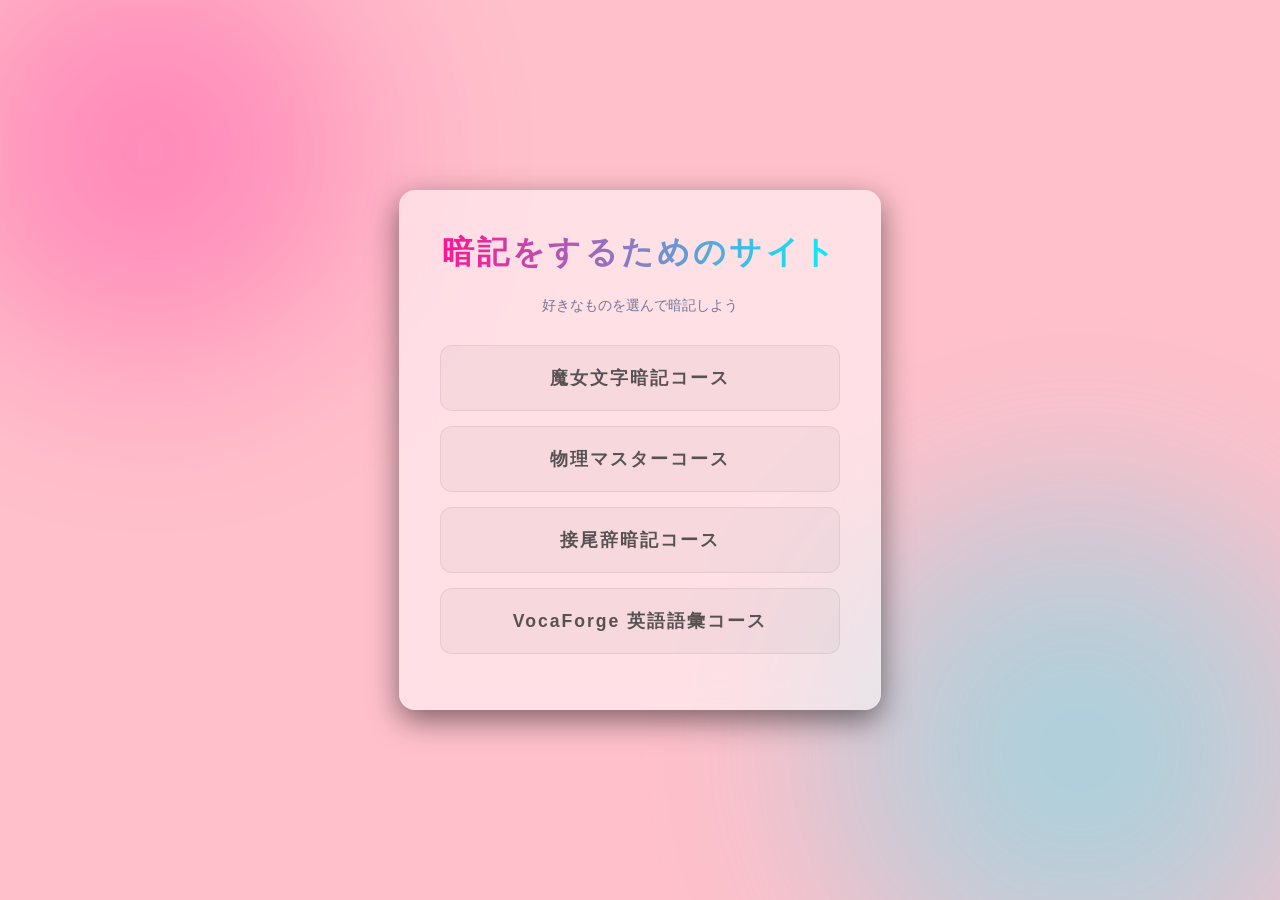
==== index.html @ 4cdece12 "Fix: VocaForge link to point to Cloudflare Pages deployment" ====
<!DOCTYPE html>
<html lang="ja">
<head>
  <link rel="icon" href="Images/fabicon.png" type="image/png">
  <meta charset="UTF-8">
  <meta name="viewport" content="width=device-width, initial-scale=1.0">
  <title>✯ANKISHIYOUZE✯</title>
  <style>
    /* アプリの世界観に合わせた背景とデザイン */
    body {
      background-color: #FFC0CB;
      color: #fff;
      font-family: 'Segoe UI', Helvetica, Arial, sans-serif;
      margin: 0;
      display: flex;
      justify-content: center;
      align-items: center;
      min-height: 100vh;
      overflow: hidden;
    }
    
    /* 背景のぼんやりした光 */
    .nebula {
      position: fixed;
      top: 0;
      left: 0;
      width: 100%;
      height: 100%;
      z-index: -1;
    }
    .glow-circle {
      position: absolute;
      border-radius: 50%;
      filter: blur(80px);
      opacity: 0.4;
    }
    .glow-1 {
      background: radial-gradient(circle, #FF1493, transparent);
      width: 500px; height: 500px; top: -100px; left: -100px;
    }
    .glow-2 {
      background: radial-gradient(circle, #00f2ff, transparent);
      width: 600px; height: 600px; bottom: -150px; right: -100px;
    }

    .glass-panel {
      background: rgba(255, 255, 255, 0.5);
      backdrop-filter: blur(15px);
      -webkit-backdrop-filter: blur(15px);
      border: 1px solid rgba(255, 255, 255, 0.1);
      border-radius: 16px;
      padding: 40px;
      text-align: center;
      width: 90%;
      max-width: 400px;
      box-shadow: 0 10px 30px rgba(0, 0, 0, 0.5);
    }

    h1 {
      margin-top: 0;
      font-size: 2rem;
      letter-spacing: 0.1em;
      background: linear-gradient(90deg, #ff1493, #00f2ff);
      -webkit-text-fill-color: transparent;
      -webkit-background-clip: text;
    }

    p {
      color: rgba(55, 73, 121, 0.7);
      font-size: 0.9rem;
      margin-bottom: 30px;
    }

    .btn {
      display: block;
      margin: 15px 0;
      padding: 20px;
      text-decoration: none;
      color: #575153;
      border-radius: 12px;
      font-weight: bold;
      font-size: 1.1rem;
      letter-spacing: 2px;
      transition: all 0.3s ease;
      background: rgba(87, 81, 83, 0.05);
      border: 1px solid rgba(87, 81, 83, 0.1);
    }

    .btn-majo:hover {
      border-color: #F6ADC6;
      background: rgba(246, 173, 198, 0.2);
      color: #F6ADC6;
      box-shadow: 0 0 15px rgba(246, 173, 198, 0.3);
    }

    .btn-butsuri:hover {
      border-color: #00f2ff;
      background: rgba(0, 242, 255, 0.2);
      color: #00f2ff;
      box-shadow: 0 0 15px rgba(0, 242, 255, 0.3);
    }

    .btn-setsubi:hover{
      border-color: #84C98B;
      background: rgba(132, 201, 139, 0.2);
      color: #84C98B;
      box-shadow: 0 0 15px rgba(132, 201, 139, 0.3);
    }

    .btn-voca:hover{
      border-color: #6366f1;
      background: rgba(99, 102, 241, 0.2);
      color: #6366f1;
      box-shadow: 0 0 15px rgba(99, 102, 241, 0.3);
    } 
  </style>
</head>
<body>
  <div class="nebula">
    <div class="glow-circle glow-1"></div>
    <div class="glow-circle glow-2"></div>
  </div>

  <div class="glass-panel">
    <h1>暗記をするためのサイト</h1>
    <p>好きなものを選んで暗記しよう</p>
    
    <a href="魔女文字暗記.html" class="btn btn-majo">魔女文字暗記コース</a>
    <a href="物理暗記.html" class="btn btn-butsuri">物理マスターコース</a>
    <a href="接尾辞暗記.html" class="btn btn-setsubi">接尾辞暗記コース</a>
    <a href="https://main.webapp-2tw.pages.dev" class="btn btn-voca">VocaForge 英語語彙コース</a>
  </div>
</body>
</html>
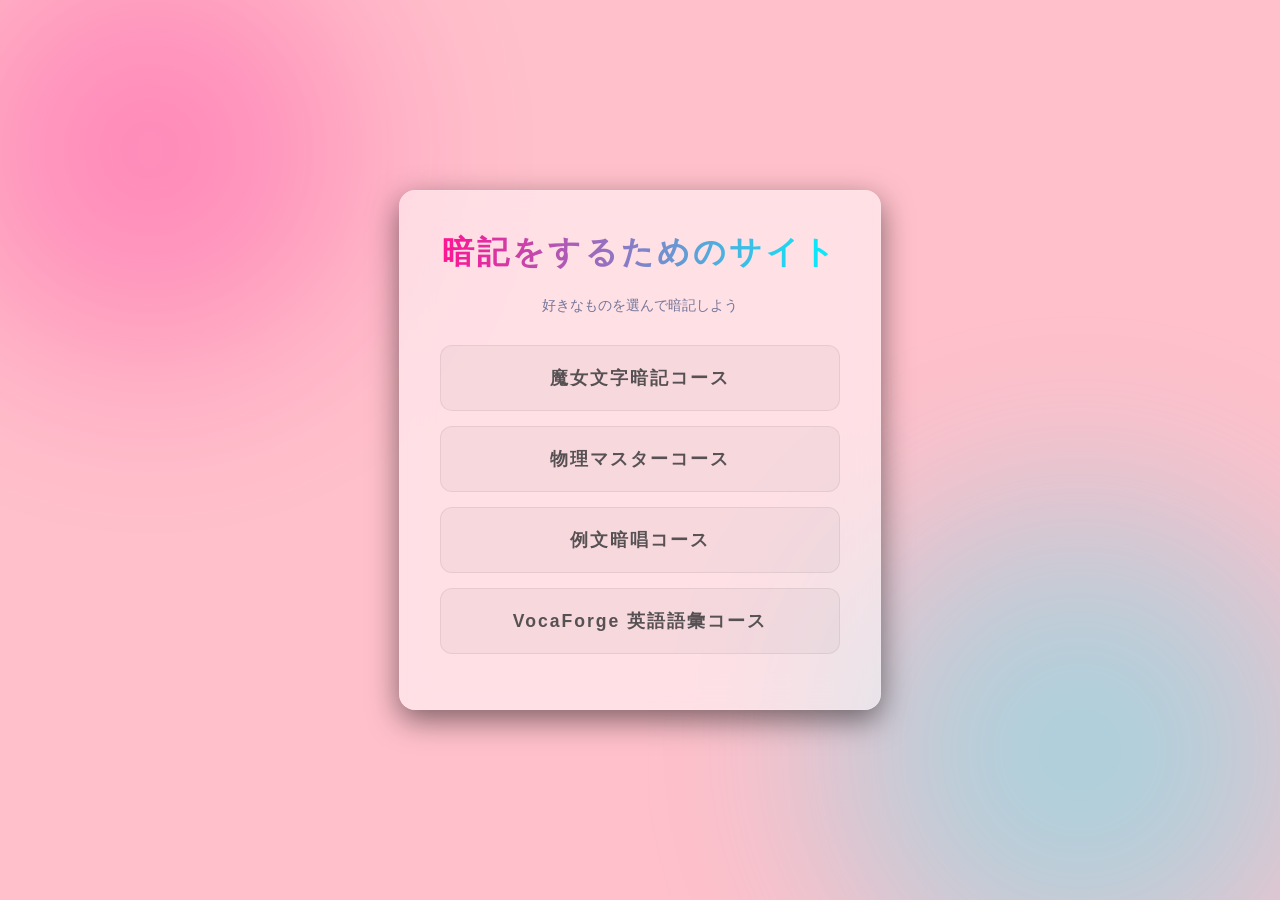
==== commit 1c05fc90: "Rename course link from '接尾辞暗記コース' to '例文暗唱コース'" ====
--- a/index.html
+++ b/index.html
@@ -127,8 +127,8 @@
     
     <a href="魔女文字暗記.html" class="btn btn-majo">魔女文字暗記コース</a>
     <a href="物理暗記.html" class="btn btn-butsuri">物理マスターコース</a>
-    <a href="接尾辞暗記.html" class="btn btn-setsubi">接尾辞暗記コース</a>
-    <a href="https://main.webapp-2tw.pages.dev" class="btn btn-voca">VocaForge 英語語彙コース</a>
+    <a href="英語例文暗唱.html" class="btn btn-setsubi">例文暗唱コース</a>
+    <a href="https://webapp-2tw.pages.dev" class="btn btn-voca">VocaForge 英語語彙コース</a>
   </div>
 </body>
 </html>
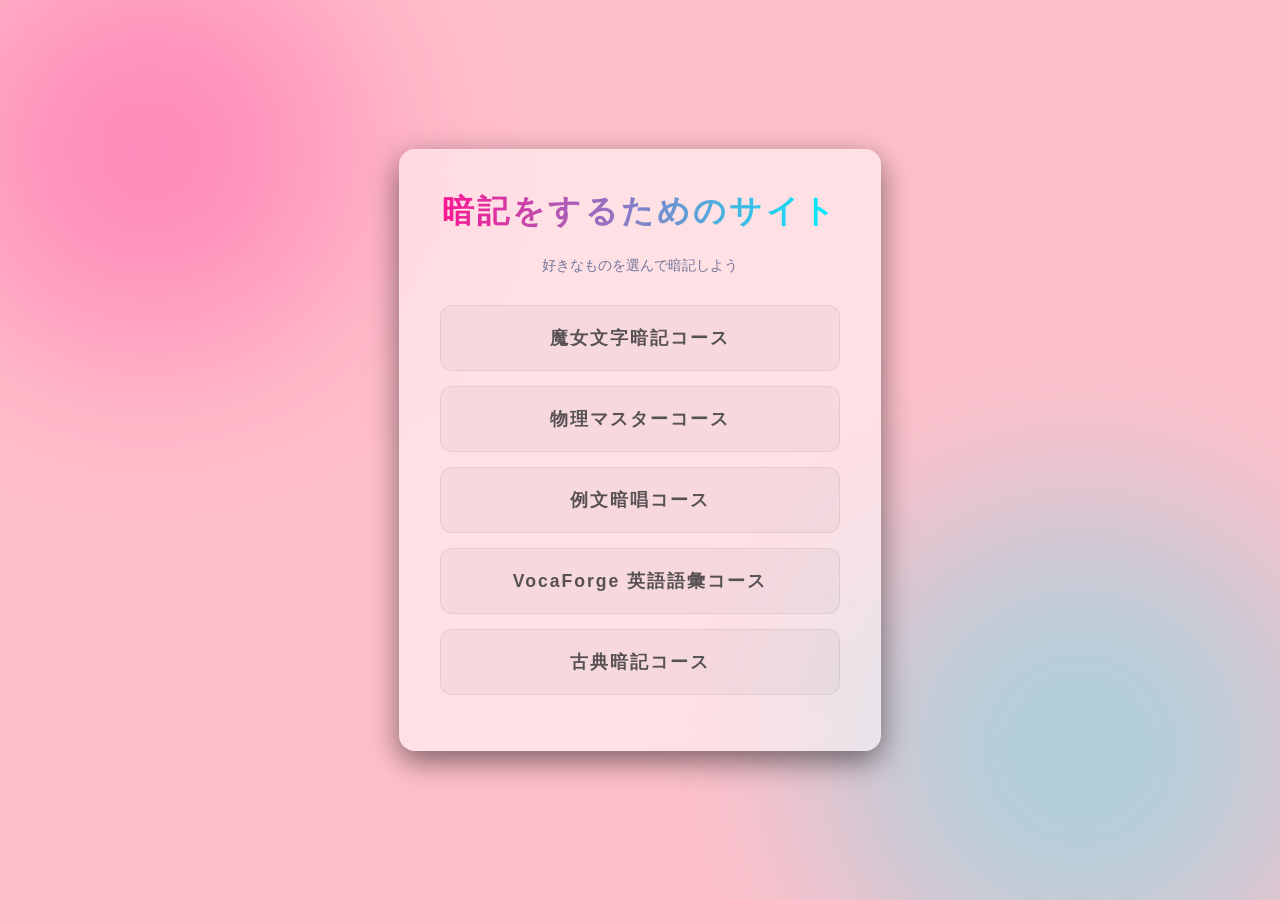
==== commit aef97814: "Update index.html" ====
--- a/index.html
+++ b/index.html
@@ -113,6 +113,13 @@
       color: #6366f1;
       box-shadow: 0 0 15px rgba(99, 102, 241, 0.3);
     } 
+    
+    .btn-itowokashi:hover{
+      border-color: #5E3D50;
+      background: rgba(94, 61, 80, 0.2);
+      color: #5E3D50;
+      box-shadow: 0 0 15px rgba(94, 61, 80, 0.3);
+    } 
   </style>
 </head>
 <body>
@@ -129,6 +136,7 @@
     <a href="物理暗記.html" class="btn btn-butsuri">物理マスターコース</a>
     <a href="英語例文暗唱.html" class="btn btn-setsubi">例文暗唱コース</a>
     <a href="https://webapp-2tw.pages.dev" class="btn btn-voca">VocaForge 英語語彙コース</a>
+    <a href="いとをかし.html" class="btn btn-voca">古典暗記コース</a>
   </div>
 </body>
 </html>
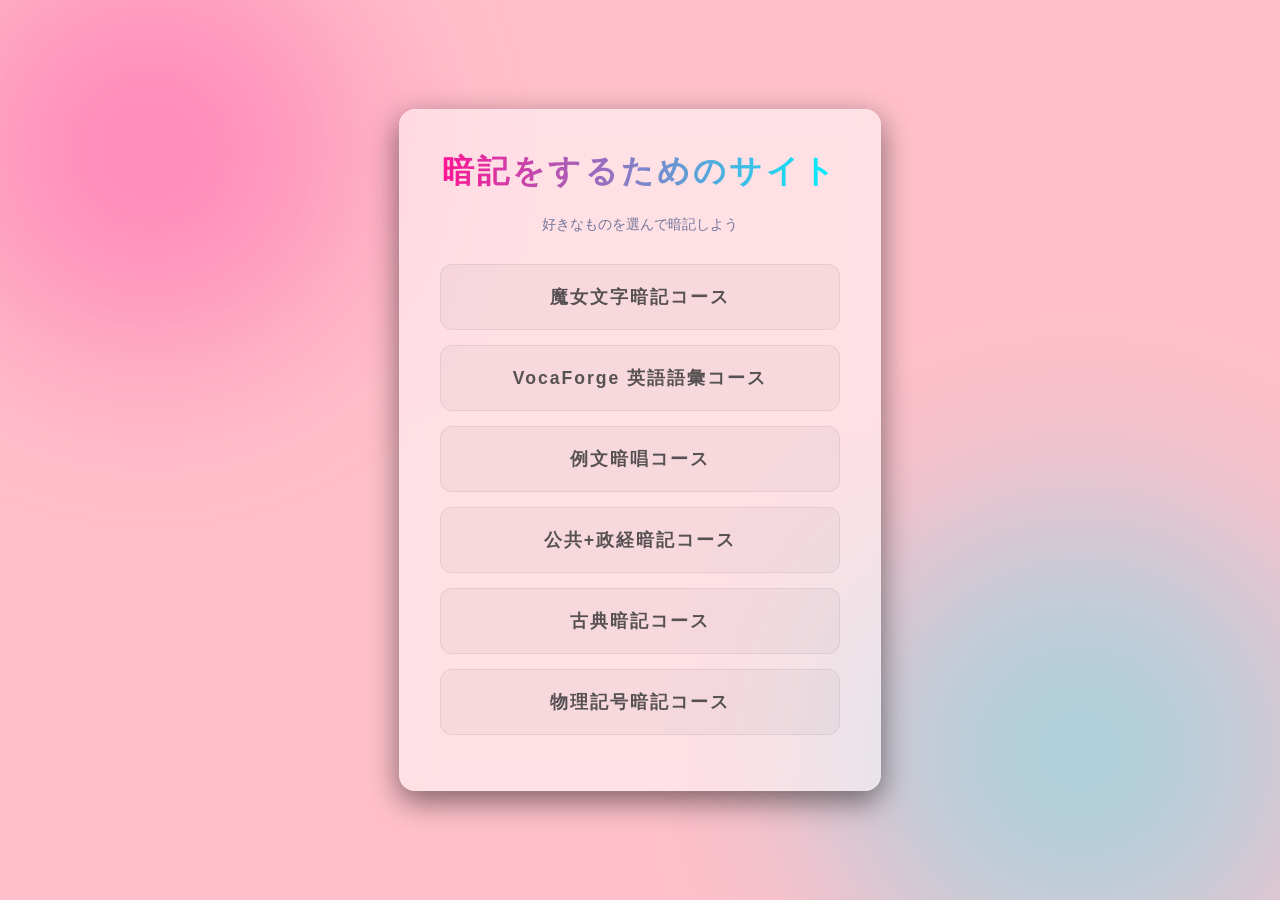
==== commit 2fbc9a41: "Update index.html" ====
--- a/index.html
+++ b/index.html
@@ -120,6 +120,14 @@
       color: #5E3D50;
       box-shadow: 0 0 15px rgba(94, 61, 80, 0.3);
     } 
+
+    .btn-koukyou:hover{
+      border-color: #0D1B2A;
+      background: rgba(13, 27, 42, 0.2);
+      color: #0D1B2A;
+      box-shadow: 0 0 15px rgba(13, 27, 42, 0.3);
+    }
+      
   </style>
 </head>
 <body>
@@ -133,10 +141,11 @@
     <p>好きなものを選んで暗記しよう</p>
     
     <a href="魔女文字暗記.html" class="btn btn-majo">魔女文字暗記コース</a>
-    <a href="物理暗記.html" class="btn btn-butsuri">物理マスターコース</a>
+    <a href="https://webapp-2tw.pages.dev" class="btn btn-voca">VocaForge 英語語彙コース</a>
     <a href="英語例文暗唱.html" class="btn btn-setsubi">例文暗唱コース</a>
-    <a href="https://webapp-2tw.pages.dev" class="btn btn-voca">VocaForge 英語語彙コース</a>
-    <a href="いとをかし.html" class="btn btn-voca">古典暗記コース</a>
+    <a href="公共暗記.html" class="btn btn-koukyou">公共+政経暗記コース</a>
+    <a href="いとをかし.html" class="btn btn-itowokashi">古典暗記コース</a>
+    <a href="物理暗記.html" class="btn btn-butsuri">物理記号暗記コース</a>
   </div>
 </body>
 </html>
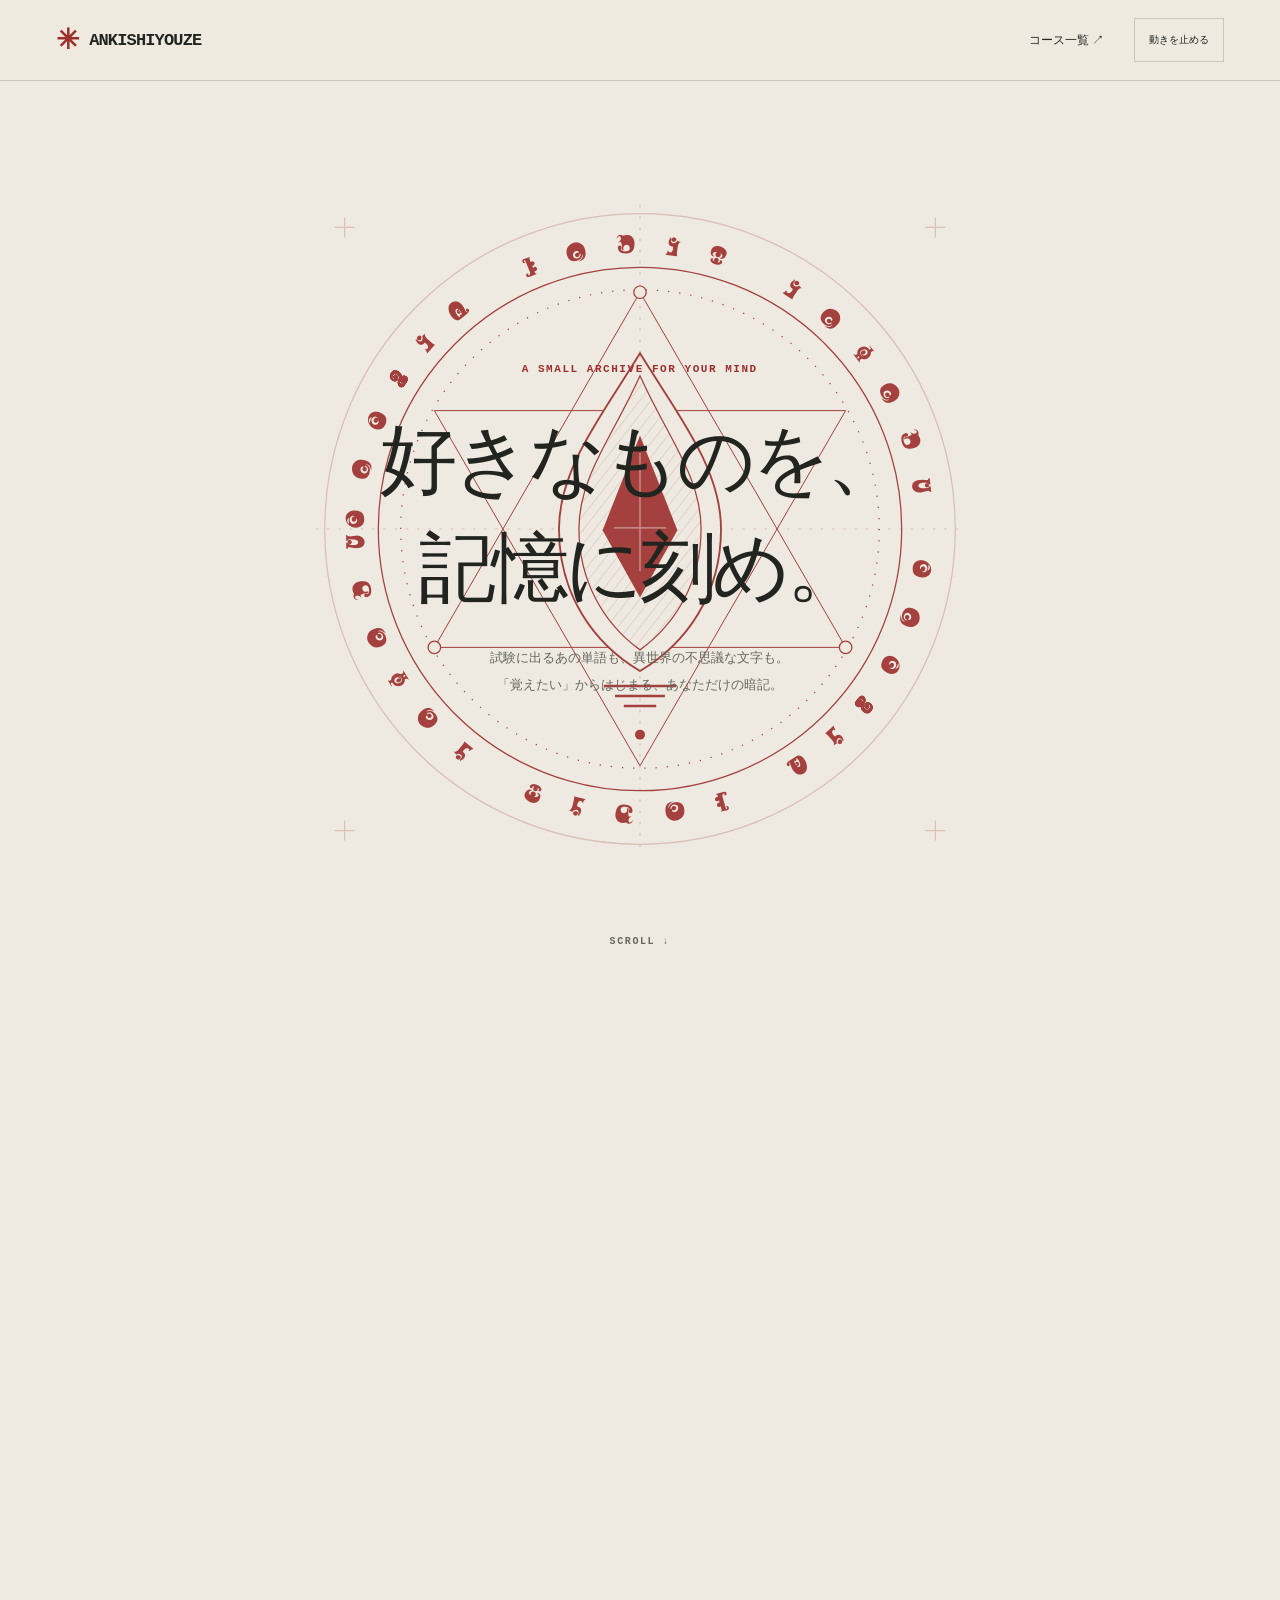
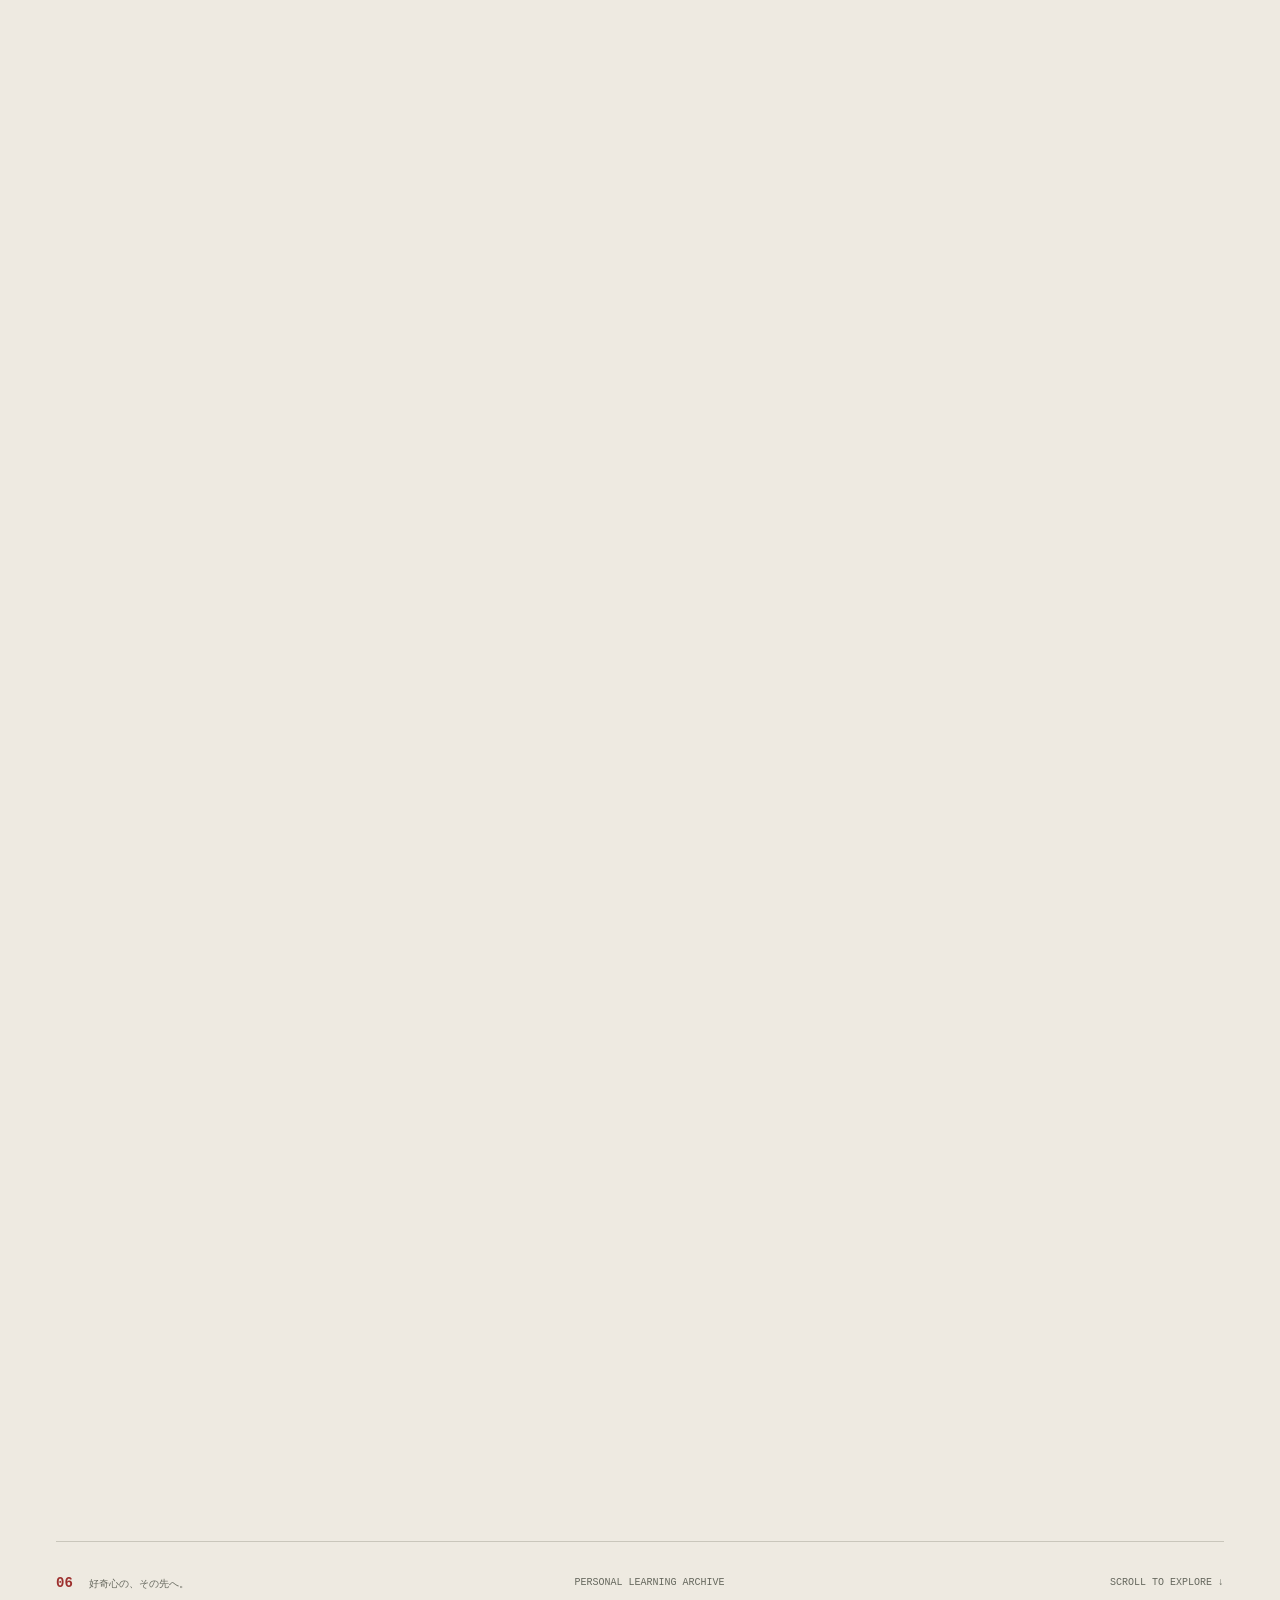
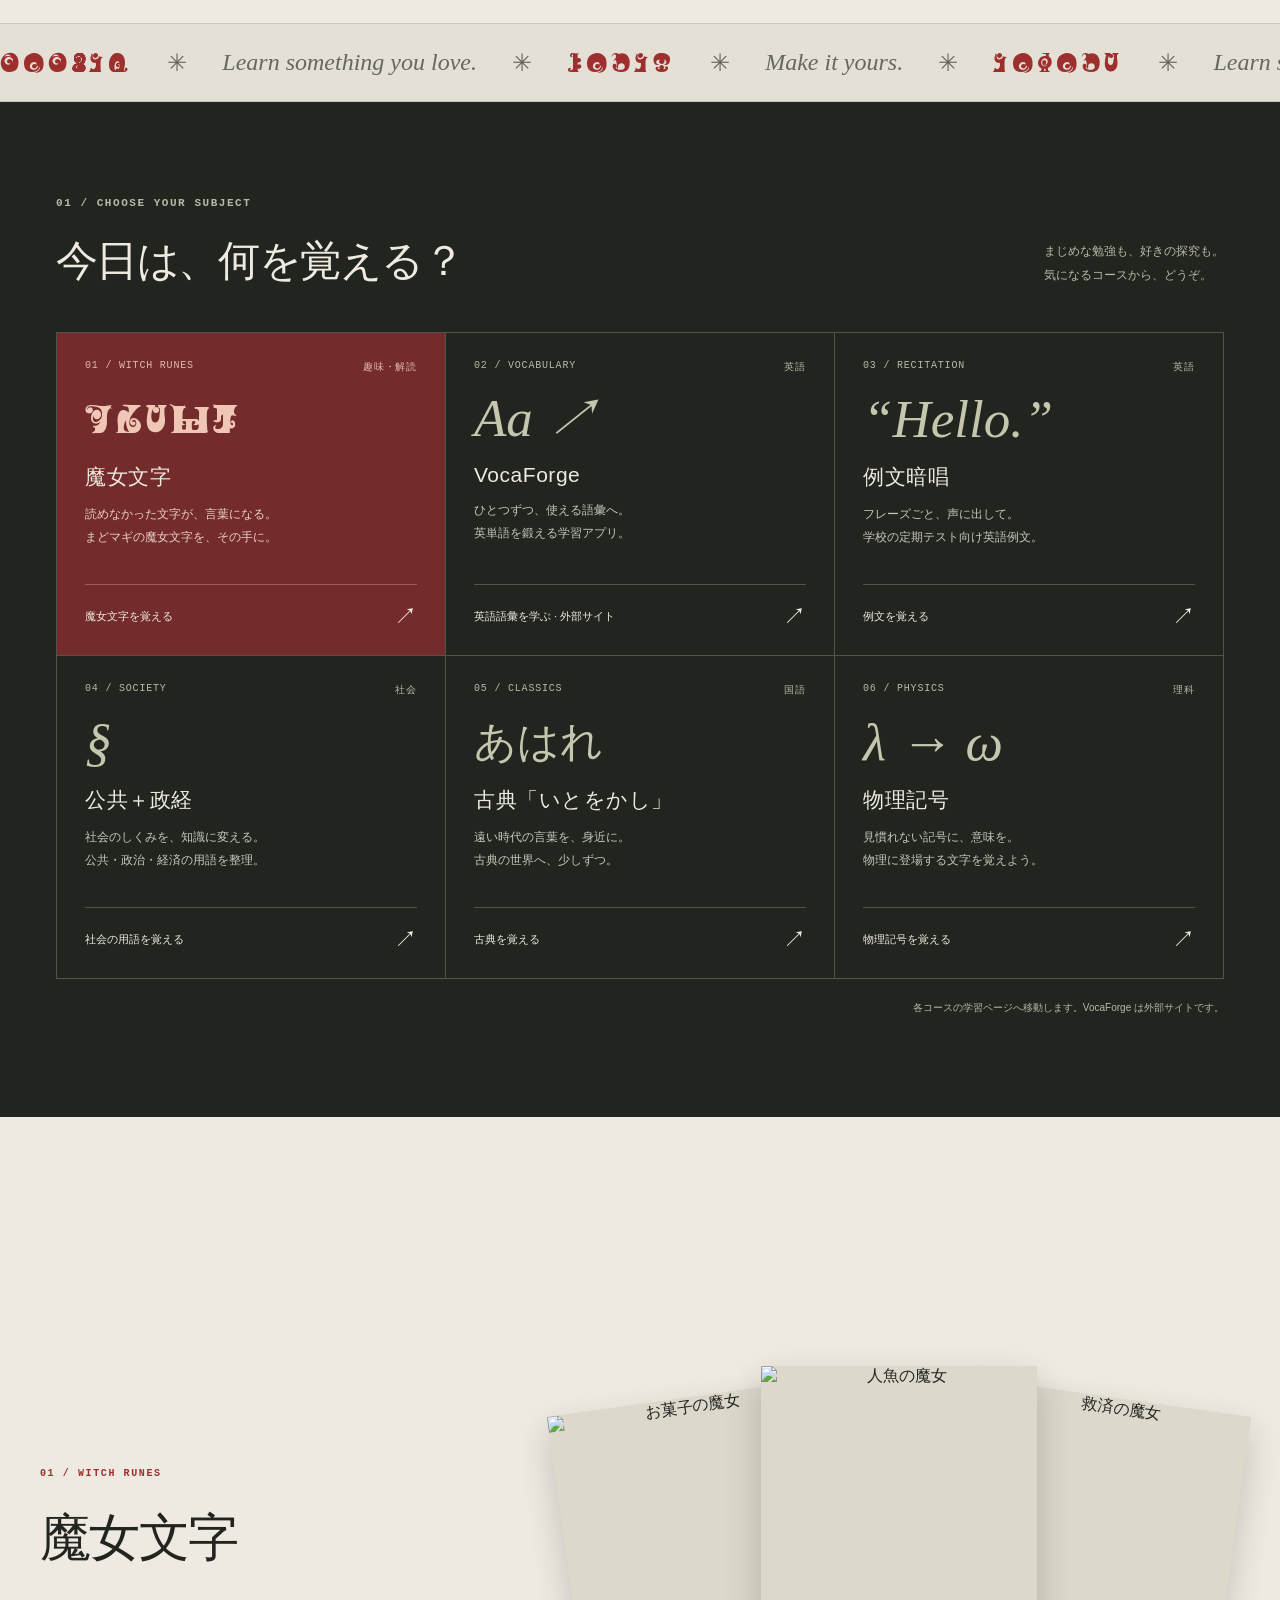
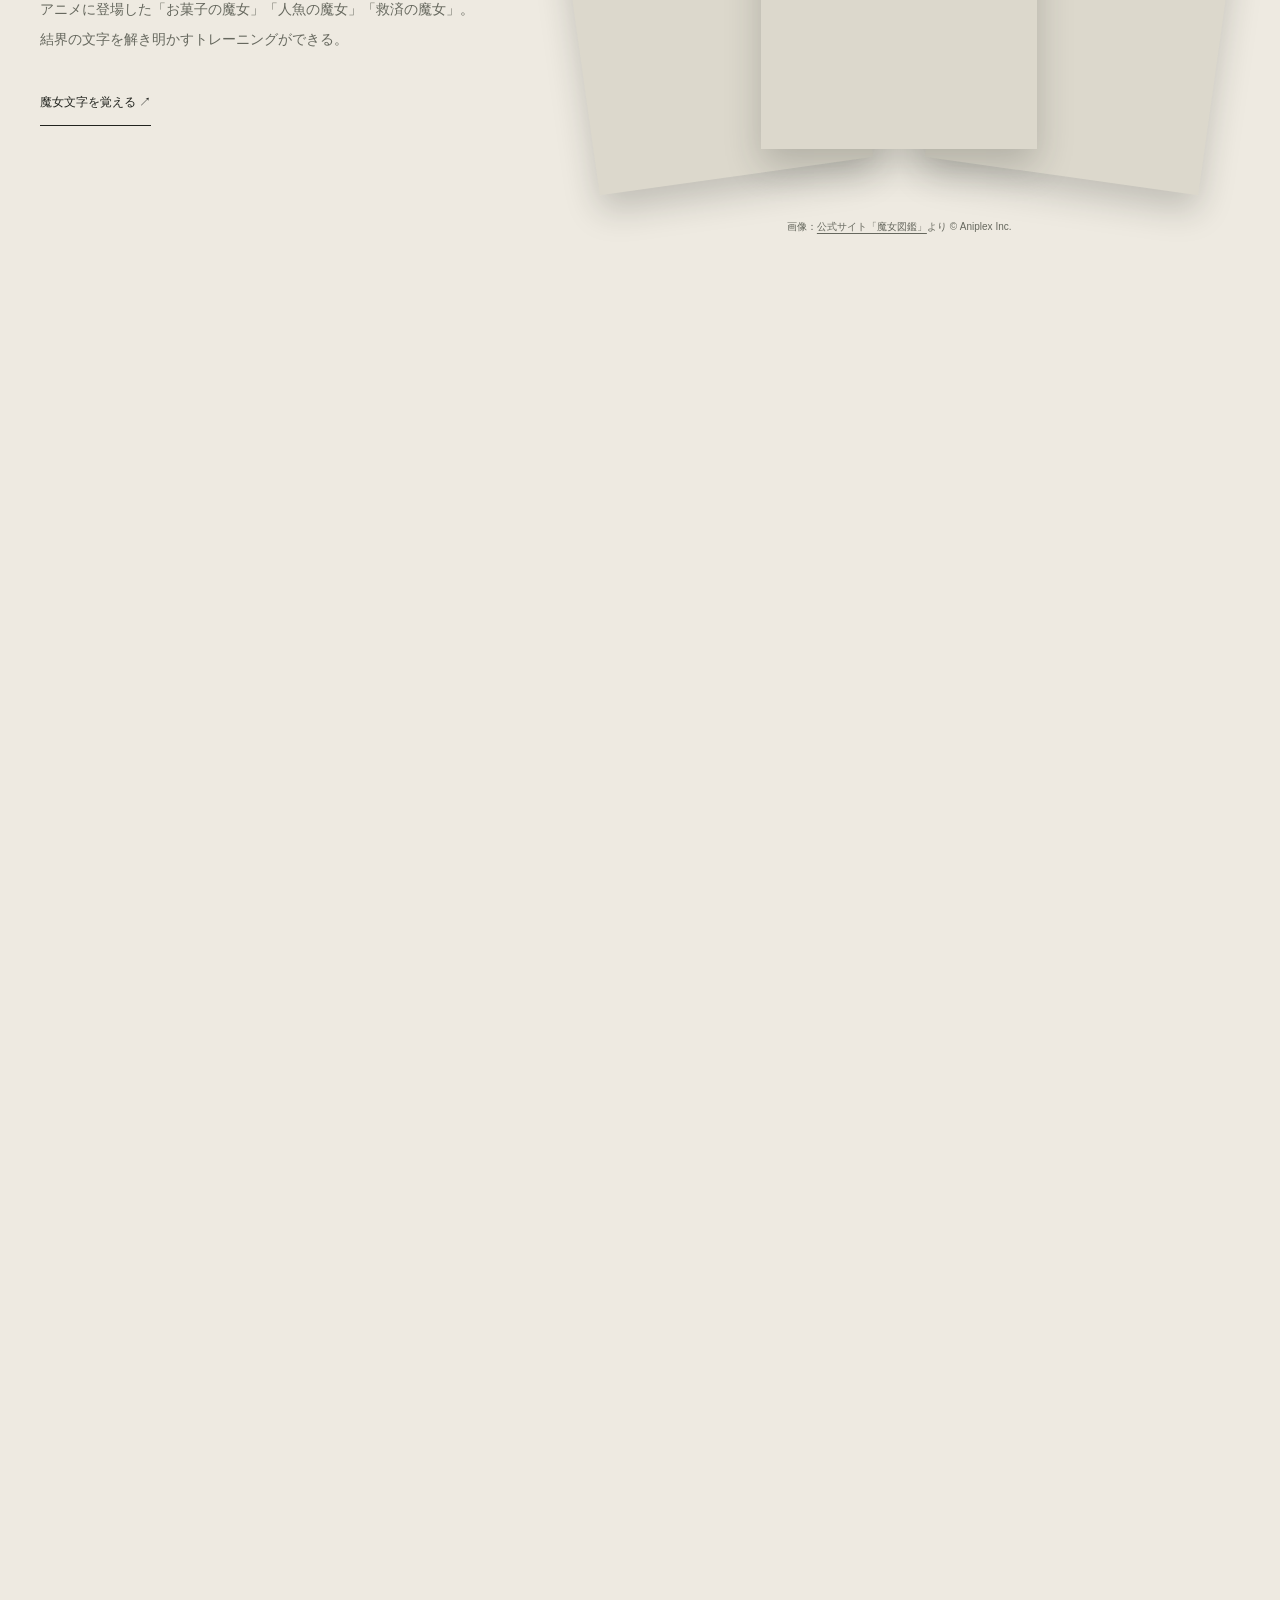
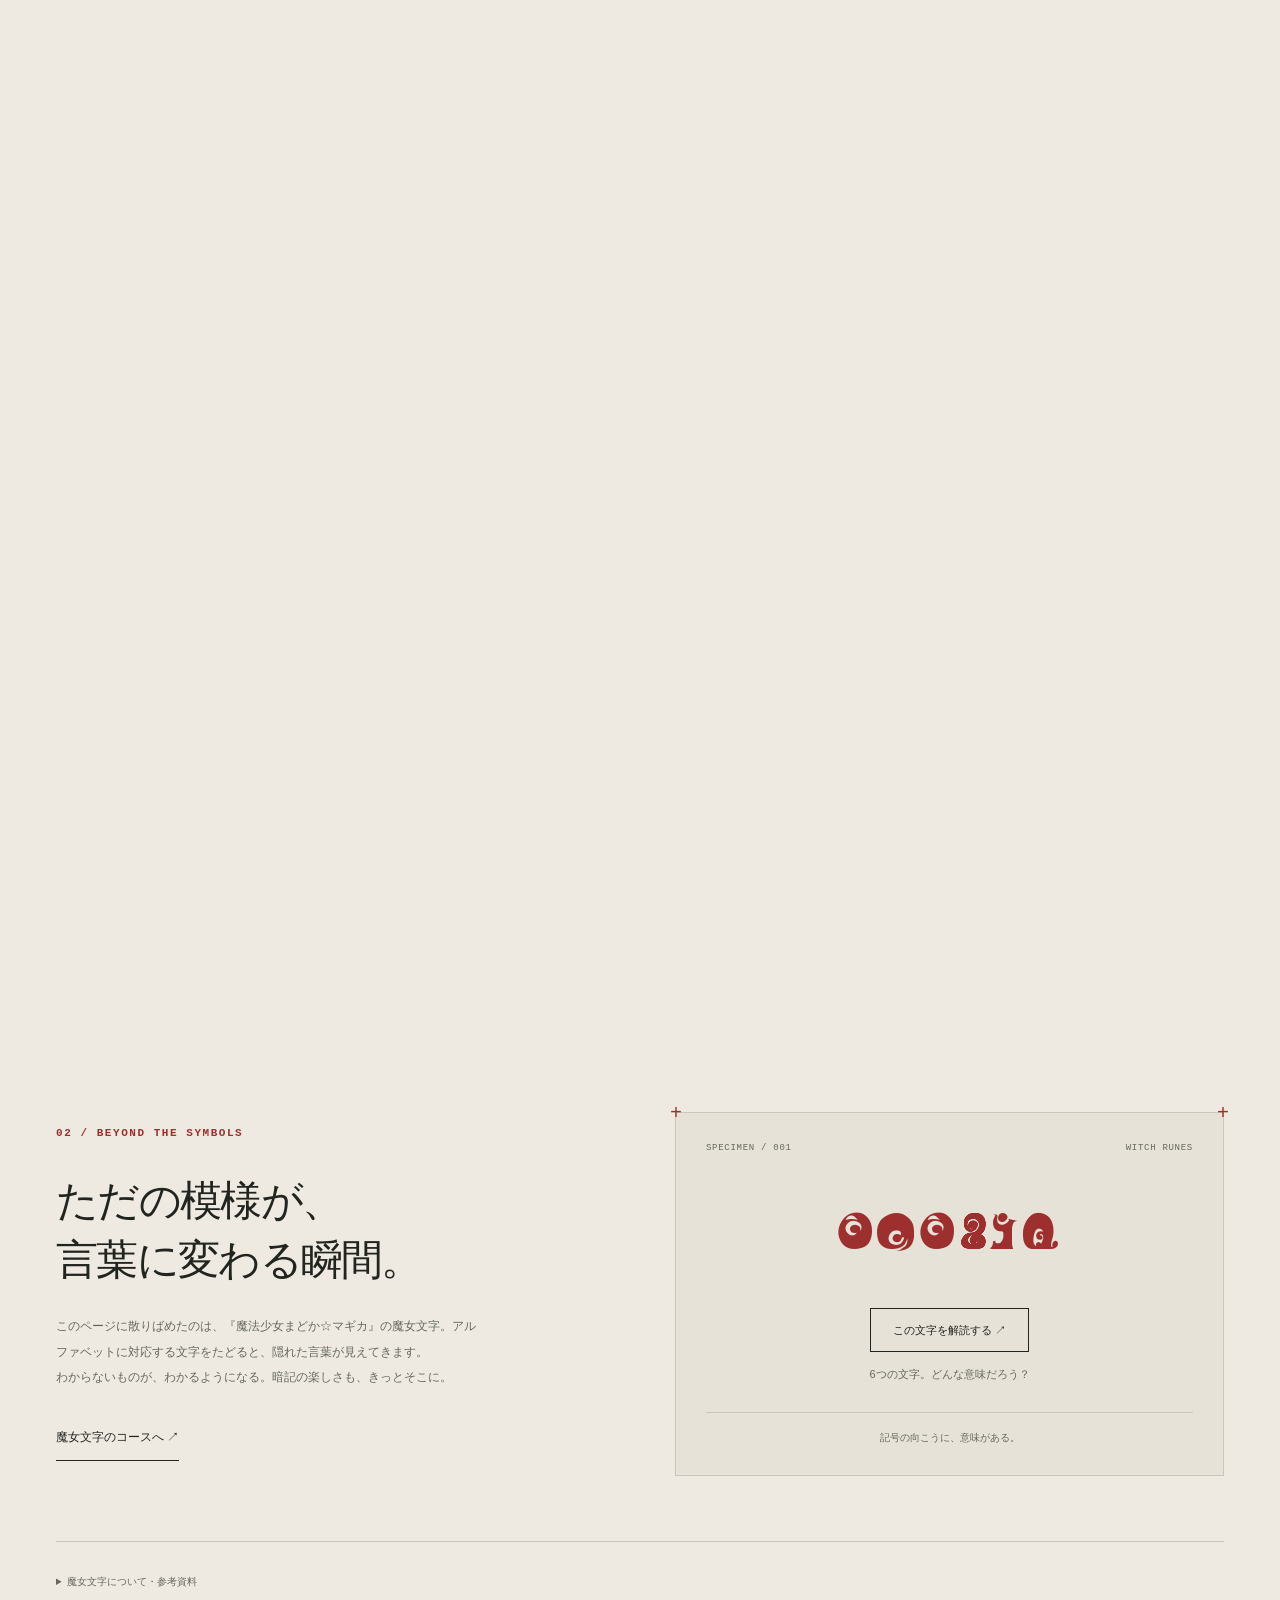
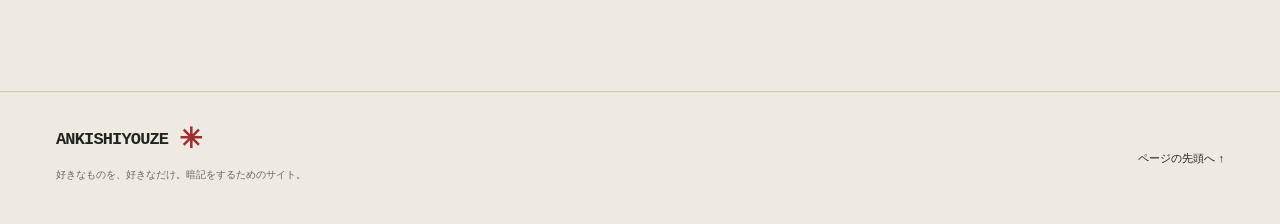
==== commit 101f85fb: "Refresh portal design and scroll-driven app showcase Updated by OpenHands AI agent on behalf of the " ====
--- a/index.html
+++ b/index.html
@@ -6,146 +6,342 @@
   <meta name="viewport" content="width=device-width, initial-scale=1.0">
   <title>✯ANKISHIYOUZE✯</title>
   <style>
-    /* アプリの世界観に合わせた背景とデザイン */
-    body {
-      background-color: #FFC0CB;
-      color: #fff;
-      font-family: 'Segoe UI', Helvetica, Arial, sans-serif;
-      margin: 0;
-      display: flex;
-      justify-content: center;
-      align-items: center;
-      min-height: 100vh;
-      overflow: hidden;
-    }
-    
-    /* 背景のぼんやりした光 */
-    .nebula {
-      position: fixed;
-      top: 0;
-      left: 0;
-      width: 100%;
-      height: 100%;
-      z-index: -1;
-    }
-    .glow-circle {
-      position: absolute;
-      border-radius: 50%;
-      filter: blur(80px);
-      opacity: 0.4;
-    }
-    .glow-1 {
-      background: radial-gradient(circle, #FF1493, transparent);
-      width: 500px; height: 500px; top: -100px; left: -100px;
-    }
-    .glow-2 {
-      background: radial-gradient(circle, #00f2ff, transparent);
-      width: 600px; height: 600px; bottom: -150px; right: -100px;
-    }
-
-    .glass-panel {
-      background: rgba(255, 255, 255, 0.5);
-      backdrop-filter: blur(15px);
-      -webkit-backdrop-filter: blur(15px);
-      border: 1px solid rgba(255, 255, 255, 0.1);
-      border-radius: 16px;
-      padding: 40px;
-      text-align: center;
-      width: 90%;
-      max-width: 400px;
-      box-shadow: 0 10px 30px rgba(0, 0, 0, 0.5);
-    }
-
-    h1 {
-      margin-top: 0;
-      font-size: 2rem;
-      letter-spacing: 0.1em;
-      background: linear-gradient(90deg, #ff1493, #00f2ff);
-      -webkit-text-fill-color: transparent;
-      -webkit-background-clip: text;
-    }
-
-    p {
-      color: rgba(55, 73, 121, 0.7);
-      font-size: 0.9rem;
-      margin-bottom: 30px;
-    }
-
-    .btn {
-      display: block;
-      margin: 15px 0;
-      padding: 20px;
-      text-decoration: none;
-      color: #575153;
-      border-radius: 12px;
-      font-weight: bold;
-      font-size: 1.1rem;
-      letter-spacing: 2px;
-      transition: all 0.3s ease;
-      background: rgba(87, 81, 83, 0.05);
-      border: 1px solid rgba(87, 81, 83, 0.1);
-    }
-
-    .btn-majo:hover {
-      border-color: #F6ADC6;
-      background: rgba(246, 173, 198, 0.2);
-      color: #F6ADC6;
-      box-shadow: 0 0 15px rgba(246, 173, 198, 0.3);
-    }
-
-    .btn-butsuri:hover {
-      border-color: #00f2ff;
-      background: rgba(0, 242, 255, 0.2);
-      color: #00f2ff;
-      box-shadow: 0 0 15px rgba(0, 242, 255, 0.3);
-    }
-
-    .btn-setsubi:hover{
-      border-color: #84C98B;
-      background: rgba(132, 201, 139, 0.2);
-      color: #84C98B;
-      box-shadow: 0 0 15px rgba(132, 201, 139, 0.3);
-    }
-
-    .btn-voca:hover{
-      border-color: #6366f1;
-      background: rgba(99, 102, 241, 0.2);
-      color: #6366f1;
-      box-shadow: 0 0 15px rgba(99, 102, 241, 0.3);
-    } 
-    
-    .btn-itowokashi:hover{
-      border-color: #5E3D50;
-      background: rgba(94, 61, 80, 0.2);
-      color: #5E3D50;
-      box-shadow: 0 0 15px rgba(94, 61, 80, 0.3);
-    } 
-
-    .btn-koukyou:hover{
-      border-color: #0D1B2A;
-      background: rgba(13, 27, 42, 0.2);
-      color: #0D1B2A;
-      box-shadow: 0 0 15px rgba(13, 27, 42, 0.3);
-    }
-      
+    @font-face { font-family: MadokaRunes; src: url('[data-uri]') format('woff2'); font-display: swap; }
+    :root { --paper: #eeeae1; --ink: #22241f; --red: #9d302e; --line: #c9c6bb; --muted: #66685e; --serif: 'Yu Mincho', 'Hiragino Mincho ProN', 'Noto Serif CJK JP', serif; --sans: 'Hiragino Kaku Gothic ProN', 'Yu Gothic', Meiryo, sans-serif; }
+    * { box-sizing: border-box; }
+    html { scroll-behavior: smooth; scroll-padding-top: 100px; }
+    body { margin: 0; background: var(--paper); color: var(--ink); font-family: var(--sans); -webkit-font-smoothing: antialiased; }
+    a { color: inherit; text-decoration: none; }
+    button { font: inherit; cursor: pointer; color: inherit; border: 1px solid var(--line); background: transparent; min-height: 44px; padding: 10px 14px; }
+    a:focus-visible, button:focus-visible, summary:focus-visible { outline: 3px solid #b54b43; outline-offset: 5px; }
+    ::selection { background: var(--red); color: var(--paper); }
+    .wrap { width: min(1320px, calc(100% - 112px)); margin-inline: auto; }
+    .runes { font-family: MadokaRunes, serif; font-weight: 400; font-style: normal; }
+    .skip { position: fixed; top: -100px; left: 20px; padding: 16px; background: var(--paper); z-index: 30; }
+    .skip:focus { top: 20px; }
+    header { position: sticky; top: 0; z-index: 20; background: rgba(238,234,225,.97); border-bottom: 1px solid var(--line); }
+    .header-inner { min-height: 80px; display: flex; align-items: center; justify-content: space-between; gap: 24px; }
+    .brand { display: inline-flex; align-items: center; gap: 11px; font: bold 17px 'Courier New', monospace; letter-spacing: -.05em; white-space: nowrap; }
+    .brand span { font-size: 28px; color: var(--red); }
+    nav { display: flex; align-items: center; gap: 30px; font-size: 12px; }
+    nav a { padding-block: 15px; }
+    #motion { font-size: 10px; white-space: nowrap; }
+    #motion[aria-pressed='true'] { background: var(--ink); color: var(--paper); }
+    .cinema { height: 340vh; }
+    .stage { position: sticky; top: 0; height: 100svh; overflow: hidden; display: grid; place-items: center; }
+    .stage-inner { position: relative; width: min(1320px, calc(100% - 112px)); height: 100%; display: grid; place-items: center; text-align: center; }
+    .eyebrow { font: 600 11px 'Courier New', monospace; letter-spacing: .14em; color: var(--red); margin: 0 0 32px; }
+    h1 { font: 500 clamp(42px, 6vw, 92px)/1.4 var(--serif); letter-spacing: -.055em; margin: 0; }
+    .intro { font-size: 13px; line-height: 2.1; color: var(--muted); margin: 22px 0 0; }
+    .primary { display: inline-flex; align-items: center; gap: 50px; padding: 18px 22px; background: var(--ink); color: var(--paper); font-size: 13px; transition: background .25s; }
+    .primary:hover { background: var(--red); }
+    .primary span { font-size: 23px; }
+    .stage-seal { position: absolute; top: 50%; left: 50%; width: min(72vh, 88vw); aspect-ratio: 1; color: var(--red); transform: translate(-50%, -50%); will-change: transform, opacity; }
+    .stage-seal svg { width: 100%; height: 100%; overflow: visible; }
+    .stage-seal .runes { font-size: 21px; letter-spacing: 5px; fill: currentColor; }
+    .stage-words { position: absolute; inset: 0; display: grid; place-items: center; pointer-events: none; }
+    .stage-words > span { grid-area: 1/1; display: grid; justify-items: center; gap: 20px; opacity: 0; will-change: transform, opacity; }
+    .stage-words > span:first-child { opacity: 1; }
+    .rune-word { font-family: MadokaRunes, serif; font-weight: 400; font-size: clamp(64px, 15vw, 190px); line-height: 1; color: var(--red); letter-spacing: .06em; }
+    .gloss { font: 11px var(--sans); color: var(--muted); letter-spacing: .3em; }
+    .stage-copy { position: relative; z-index: 2; will-change: transform, opacity; }
+    .stage-hint { position: absolute; bottom: 34px; left: 50%; transform: translateX(-50%); margin: 0; font: 600 10px 'Courier New', monospace; letter-spacing: .16em; color: var(--muted); transition: opacity .3s; }
+    .stage-cta { position: absolute; bottom: 92px; left: 50%; transform: translateX(-50%); opacity: 0; }
+    .hero-bottom { border-top: 1px solid var(--line); display: flex; justify-content: space-between; align-items: center; padding: 23px 0; gap: 20px; font: 10px 'Courier New', var(--sans); color: var(--muted); }
+    .hero-bottom b { color: var(--red); font-size: 14px; margin-right: 10px; }
+    .hero-bottom a { padding-block: 12px; }
+    .ticker { overflow: hidden; border-block: 1px solid var(--line); padding: 22px 0; background: #e4e0d6; }
+    #strip { width: max-content; display: flex; align-items: center; gap: 35px; font: 24px Georgia, serif; color: var(--muted); }
+    #strip .runes { font-size: 27px; color: var(--red); letter-spacing: .15em; }
+    .courses { background: var(--ink); color: var(--paper); padding: 95px 0 100px; }
+    .section-heading { display: flex; justify-content: space-between; align-items: flex-end; gap: 30px; margin-bottom: 42px; }
+    .courses .eyebrow { color: #b9b9a8; margin-bottom: 22px; }
+    h2 { margin: 0; font: 500 clamp(29px, 3.3vw, 46px)/1.4 var(--serif); letter-spacing: -.04em; }
+    .section-heading > p { font-size: 12px; line-height: 2; color: #b9b9a8; margin: 0 0 3px; }
+    .course-grid { display: grid; grid-template-columns: repeat(3, minmax(0, 1fr)); gap: 1px; background: #52544a; border: 1px solid #52544a; }
+    .course { min-height: 322px; padding: 27px 28px 23px; background: var(--ink); display: flex; flex-direction: column; position: relative; transition: background .3s; }
+    .course:hover, .course:focus-visible { background: #30332b; z-index: 1; }
+    .witch { background: #732c2b; }
+    .witch:hover, .witch:focus-visible { background: #863634; }
+    .meta { display: flex; justify-content: space-between; gap: 8px; color: #b9b9a8; font: 10px 'Courier New', var(--sans); letter-spacing: .08em; }
+    .witch .meta { color: #e0b7ae; }
+    .symbol { height: 89px; display: flex; align-items: center; font: italic 53px Georgia, serif; color: #c4c6ae; }
+    .symbol.runes { font: 39px MadokaRunes; letter-spacing: .08em; color: #f0c7b7; }
+    .symbol.japanese { font: 42px var(--serif); }
+    .course h3 { font-size: 21px; font-weight: 500; letter-spacing: .025em; margin: 0 0 12px; }
+    .course p { color: #c6c7bb; font-size: 12px; line-height: 1.9; margin: 0 0 23px; }
+    .witch p { color: #ebcfc7; }
+    .course-foot { display: flex; justify-content: space-between; align-items: center; gap: 10px; margin-top: auto; border-top: 1px solid #52544a; padding-top: 16px; font-size: 11px; }
+    .witch .course-foot { border-color: #a05d55; }
+    .course-foot span { font-size: 23px; transition: transform .25s; }
+    .course:hover .course-foot span { transform: translate(4px, -3px); }
+    .note { margin: 20px 0 0; color: #b9b9a8; font-size: 10px; text-align: right; line-height: 1.8; }
+    .showcase { background: var(--paper); position: relative; }
+    .show-item { padding: 100px 0; }
+    .show-box { width: min(1320px, calc(100% - 80px)); margin: auto; display: grid; grid-template-columns: minmax(0, .8fr) minmax(0, 1.2fr); gap: 64px; align-items: center; }
+    .show-text, .show-art { min-width: 0; }
+    .show-meta { font: 600 10px 'Courier New', monospace; letter-spacing: .16em; color: var(--red); margin: 0 0 26px; }
+    .show-item h3 { font: 500 clamp(32px, 4vw, 58px)/1.3 var(--serif); letter-spacing: -.03em; margin: 0 0 24px; }
+    .show-copy { font-size: 14px; line-height: 2.1; color: var(--muted); max-width: 440px; margin: 0 0 26px; }
+    .show-art { text-align: center; }
+    .show-visual { display: grid; place-items: center; min-height: 380px; }
+    .show-visual.big { font: italic clamp(80px, 12vw, 180px)/1 Georgia, serif; color: var(--red); }
+    .show-visual.vtext { writing-mode: vertical-rl; margin: auto; font: clamp(56px, 7vw, 100px)/1.1 var(--serif); letter-spacing: .2em; color: var(--ink); }
+    .witch-cards { display: flex; justify-content: center; align-items: center; padding: 24px 12px; }
+    .witch-cards a { display: block; width: 42%; max-width: 278px; flex-shrink: 0; transition: transform .3s; }
+    .witch-cards a + a { margin-left: -13%; }
+    .witch-cards a:nth-child(1) { transform: rotate(-8deg) translateY(14px); }
+    .witch-cards a:nth-child(2) { transform: translateY(-16px); z-index: 1; }
+    .witch-cards a:nth-child(3) { transform: rotate(8deg) translateY(14px); }
+    .witch-cards a:hover, .witch-cards a:focus-visible { transform: translateY(-24px); z-index: 2; }
+    .witch-cards img { width: 100%; height: auto; aspect-ratio: 278/385; object-fit: contain; background: #dcd8cc; box-shadow: 0 16px 34px rgba(34,36,31,.22); display: block; }
+    .img-credit { margin: 28px 0 0; font-size: 10px; line-height: 1.9; color: var(--muted); }
+    .img-credit a { text-decoration: underline; text-underline-offset: 3px; }
+    .showcase.is-animated { height: 700svh; }
+    .is-animated .show-stage { position: sticky; top: 0; height: 100svh; }
+    .is-animated .show-item { position: absolute; inset: 0; display: grid; align-items: center; padding: 90px 0 30px; opacity: 0; will-change: opacity, transform; }
+    .is-animated .show-item:first-child { opacity: 1; }
+    @media (max-width: 760px) {
+      .show-box { width: calc(100% - 40px); grid-template-columns: minmax(0, 1fr); gap: 32px; }
+      .show-item { padding: 70px 0; }
+      .show-meta { margin-bottom: 14px; }
+      .show-item h3 { margin-bottom: 14px; }
+      .show-copy { font-size: 13px; margin-bottom: 10px; }
+      .show-art { width: min(100%, 460px); margin: auto; }
+      .show-visual { min-height: 200px; }
+      .witch-cards a { width: 40%; }
+      .img-credit { margin-top: 16px; }
+      .is-animated .show-box { gap: 18px; }
+    }
+    .vh { position: absolute; width: 1px; height: 1px; overflow: hidden; clip-path: inset(50%); white-space: nowrap; }
+    .decode-section { padding-block: 95px 85px; }
+    .decode-grid { display: grid; grid-template-columns: minmax(0,1fr) minmax(0,1fr); gap: 70px; align-items: center; }
+    .decode-copy { font-size: 12px; line-height: 2.1; color: var(--muted); max-width: 420px; margin: 25px 0; }
+    .text-link { display: inline-block; border-bottom: 1px solid var(--ink); padding: 14px 0; font-size: 12px; }
+    .specimen { position: relative; border: 1px solid var(--line); padding: 30px; text-align: center; background: #e6e2d8; }
+    .specimen::before, .specimen::after { content: '+'; font: 20px 'Courier New', monospace; position: absolute; color: var(--red); top: -11px; }
+    .specimen::before { left: -6px; } .specimen::after { right: -6px; }
+    .specimen .meta { color: var(--muted); font-size: 9px; }
+    .word { height: 155px; display: grid; place-items: center; color: var(--red); }
+    .word span { grid-area: 1/1; transition: opacity .5s, transform .5s; }
+    .word .runes { font-size: clamp(28px, 4vw, 57px); letter-spacing: .07em; }
+    .latin { font: 42px Georgia, serif; letter-spacing: .08em; opacity: 0; transform: translateY(10px); }
+    .decoded .word .runes { opacity: 0; transform: translateY(-10px); }
+    .decoded .latin { opacity: 1; transform: none; }
+    #decode { border-color: var(--ink); font-size: 11px; padding-inline: 22px; }
+    #decode:hover { background: var(--ink); color: var(--paper); }
+    #translation { min-height: 22px; margin: 15px 0 0; font-size: 11px; color: var(--muted); }
+    .specimen-note { border-top: 1px solid var(--line); padding-top: 18px; margin-top: 23px; font-size: 10px; color: var(--muted); }
+    .sources { border-top: 1px solid var(--line); margin-top: 65px; padding-top: 20px; color: var(--muted); font-size: 10px; line-height: 2; }
+    .sources summary { cursor: pointer; width: fit-content; min-height: 44px; padding-block: 10px; }
+    .sources p { max-width: 760px; }
+    .sources a { text-decoration: underline; text-underline-offset: 3px; }
+    footer { border-top: 1px solid var(--line); }
+    .footer-inner { display: flex; justify-content: space-between; gap: 25px; align-items: center; padding-block: 30px; font-size: 11px; }
+    .footer-inner p { font-size: 10px; color: var(--muted); line-height: 1.8; }
+    .footer-inner > a { padding-block: 16px; }
+    html[data-motion='off'] { scroll-behavior: auto; }
+    html[data-motion='off'] * { animation: none !important; transition: none !important; }
+    @media (max-width: 1100px) {
+      .wrap { width: calc(100% - 64px); }
+      .course { padding: 24px; } .course h3 { font-size: 19px; } .decode-grid { gap: 35px; }
+    }
+    @media (max-width: 760px) {
+      html { scroll-padding-top: 88px; } .wrap { width: calc(100% - 40px); }
+      .header-inner { min-height: 70px; gap: 12px; } .brand { font-size: 13px; gap: 7px; } .brand span { font-size: 24px; }
+      nav { gap: 15px; font-size: 11px; } #motion { padding: 8px; font-size: 9px; }
+      .stage-inner { width: calc(100% - 40px); padding-inline: 4px; }
+      h1 { font-size: clamp(40px, 10.5vw, 64px); }
+      .rune-word { font-size: clamp(56px, 17vw, 110px); } .gloss { font-size: 10px; letter-spacing: .2em; } .intro { font-size: 12px; }
+      .stage-seal { width: min(56vh, 96vw); } .stage-cta { bottom: 88px; } .stage-hint { bottom: 30px; }
+      .hero-bottom { font-size: 9px; padding-block: 18px; } .archive-label { display: none; }
+      .ticker { padding-block: 18px; } #strip { font-size: 20px; gap: 24px; } #strip .runes { font-size: 22px; }
+      .courses { padding-block: 60px; } .section-heading { display: block; margin-bottom: 30px; } .section-heading > p { margin-top: 20px; }
+      .course-grid { grid-template-columns: repeat(2, minmax(0,1fr)); } .course { min-height: 305px; padding: 20px; }
+      .course h3 { font-size: 18px; } .symbol { font-size: 43px; height: 75px; } .symbol.runes { font-size: 30px; } .meta { font-size: 9px; }
+      .show-visual { min-height: clamp(130px, 26vh, 220px); } .show-item h3 { font-size: clamp(28px, 7vw, 44px); }
+      .decode-section { padding-block: 60px 40px; } .decode-grid { grid-template-columns: 1fr; gap: 40px; }
+      .word .runes { font-size: clamp(30px, 8vw, 55px); } .sources { margin-top: 40px; } .footer-inner { flex-wrap: wrap; }
+    }
+    @media (max-width: 430px) {
+      nav { gap: 8px; } .brand { font-size: 11px; } .course-grid { grid-template-columns: 1fr; }
+      .course { min-height: 285px; padding: 25px; } .course h3 { font-size: 23px; } .symbol { height: 68px; }
+      .symbol.runes { font-size: 38px; } .hero-bottom { gap: 8px; } .specimen { padding: 22px; }
+      .latin { font-size: 34px; }
+    }
+    @media (prefers-reduced-motion: reduce) {
+      html { scroll-behavior: auto; } *, *::before, *::after { animation: none !important; transition: none !important; }
+    }
   </style>
 </head>
 <body>
-  <div class="nebula">
-    <div class="glow-circle glow-1"></div>
-    <div class="glow-circle glow-2"></div>
-  </div>
+  <a class="skip" href="#courses">コース一覧へスキップ</a>
+  <header><div class="wrap header-inner"><a class="brand" href="#top"><span aria-hidden="true">✳</span> ANKISHIYOUZE</a><nav aria-label="メインナビゲーション"><a href="#courses">コース一覧 ↗</a><button id="motion" type="button" aria-pressed="false" hidden>動きを止める</button></nav></div></header>
+  <main id="top">
+    <section class="cinema" aria-labelledby="hero-title">
+      <div class="stage">
+        <div class="stage-inner">
+          <div class="stage-seal" id="seal" aria-hidden="true"><svg viewBox="0 0 520 520" fill="none">
+            <defs><path id="ring" d="M260 260m-221 0a221 221 0 1 1 442 0a221 221 0 1 1-442 0"/><pattern id="hatch" width="7" height="7" patternUnits="userSpaceOnUse" patternTransform="rotate(38)"><path d="M0 0V7" stroke="currentColor" opacity=".25"/></pattern></defs>
+            <g stroke="currentColor" opacity=".25"><circle cx="260" cy="260" r="253"/><path d="M260 0v520M0 260h520" stroke-dasharray="2 7"/><path d="M15 18h16m-8-8v16M489 18h16m-8-8v16M15 502h16m-8-8v16M489 502h16m-8-8v16"/></g>
+            <g><text class="runes"><textPath href="#ring" textLength="1388" lengthAdjust="spacing">MEMORY LEARN REPEAT MEMORY LEARN REPEAT </textPath></text><circle cx="260" cy="260" r="210" stroke="currentColor"/></g>
+            <g stroke="currentColor"><circle cx="260" cy="260" r="192" stroke-dasharray="1 8"/><path d="M260 70 425 355H95ZM260 450 95 165h330Z" stroke-width=".8"/><circle cx="260" cy="70" r="5" fill="var(--paper)"/><circle cx="425" cy="355" r="5" fill="var(--paper)"/><circle cx="95" cy="355" r="5" fill="var(--paper)"/></g>
+            <g><path d="M260 119C230 168 195 211 195 260c0 53 28 92 65 114 37-22 65-61 65-114 0-49-35-92-65-141Z" fill="var(--paper)" stroke="currentColor" stroke-width="1.5"/><path d="M260 137C237 188 211 218 211 260c0 42 20 76 49 97 29-21 49-55 49-97 0-42-26-72-49-123Z" fill="url(#hatch)" stroke="currentColor"/><path d="m260 185 30 76-30 54-30-54Z" fill="currentColor"/><path d="M260 199v95m-21-35h42" stroke="var(--paper)" opacity=".55"/><path d="M231 386h58m-49 8h40m-33 8h26" stroke="currentColor" stroke-width="2"/><circle cx="260" cy="425" r="4" fill="currentColor"/></g>
+          </svg></div>
+          <div class="stage-words" aria-hidden="true">
+            <span><span class="rune-word">MEMORY</span><span class="gloss">きおくする</span></span>
+            <span><span class="rune-word">LEARN</span><span class="gloss">まなぶ</span></span>
+            <span><span class="rune-word">REPEAT</span><span class="gloss">くりかえす</span></span>
+          </div>
+          <div class="stage-copy" id="stage-copy">
+            <p class="eyebrow">A SMALL ARCHIVE FOR YOUR MIND</p>
+            <h1 id="hero-title">好きなものを、<br>記憶に刻め。</h1>
+            <p class="intro">試験に出るあの単語も、異世界の不思議な文字も。<br>「覚えたい」からはじまる、あなただけの暗記。</p>
+          </div>
+        </div>
+        <p class="stage-hint" id="stage-hint" aria-hidden="true">SCROLL ↓</p>
+        <a class="primary stage-cta" id="stage-cta" href="#courses">コース一覧を見る <span aria-hidden="true">↓</span></a>
+      </div>
+    </section>    <div class="wrap hero-bottom"><span><b>06</b> 好奇心の、その先へ。</span><span class="archive-label">PERSONAL LEARNING ARCHIVE</span><a href="#courses">SCROLL TO EXPLORE ↓</a></div>
+    <div class="ticker" aria-hidden="true"><div id="strip"><span class="runes">MEMORY</span> ✳ <em>Learn something you love.</em> ✳ <span class="runes">LEARN</span> ✳ <em>Make it yours.</em> ✳ <span class="runes">REPEAT</span> ✳ <em>Learn something you love.</em> ✳ <span class="runes">MEMORY</span></div></div>
+    <section id="courses" class="courses" aria-labelledby="courses-title"><div class="wrap"><div class="section-heading"><div><p class="eyebrow">01 / CHOOSE YOUR SUBJECT</p><h2 id="courses-title">今日は、何を覚える？</h2></div><p>まじめな勉強も、好きの探究も。<br>気になるコースから、どうぞ。</p></div>
+      <div class="course-grid">
+        <a class="course witch" href="魔女文字暗記.html"><div class="meta">01 / WITCH RUNES <span>趣味・解読</span></div><div class="symbol runes" aria-hidden="true">WITCH</div><h3>魔女文字</h3><p>読めなかった文字が、言葉になる。<br>まどマギの魔女文字を、その手に。</p><div class="course-foot">魔女文字を覚える <span aria-hidden="true">↗</span></div></a>
+        <a class="course" href="https://vocaforgestudyedition.pages.dev/"><div class="meta">02 / VOCABULARY <span>英語</span></div><div class="symbol" aria-hidden="true">Aa ↗</div><h3>VocaForge</h3><p>ひとつずつ、使える語彙へ。<br>英単語を鍛える学習アプリ。</p><div class="course-foot">英語語彙を学ぶ · 外部サイト <span aria-hidden="true">↗</span></div></a>
+        <a class="course" href="英語例文暗唱.html"><div class="meta">03 / RECITATION <span>英語</span></div><div class="symbol" aria-hidden="true">“Hello.”</div><h3>例文暗唱</h3><p>フレーズごと、声に出して。<br>学校の定期テスト向け英語例文。</p><div class="course-foot">例文を覚える <span aria-hidden="true">↗</span></div></a>
+        <a class="course" href="公共暗記.html"><div class="meta">04 / SOCIETY <span>社会</span></div><div class="symbol" aria-hidden="true">§</div><h3>公共＋政経</h3><p>社会のしくみを、知識に変える。<br>公共・政治・経済の用語を整理。</p><div class="course-foot">社会の用語を覚える <span aria-hidden="true">↗</span></div></a>
+        <a class="course" href="いとをかし.html"><div class="meta">05 / CLASSICS <span>国語</span></div><div class="symbol japanese" aria-hidden="true">あはれ</div><h3>古典「いとをかし」</h3><p>遠い時代の言葉を、身近に。<br>古典の世界へ、少しずつ。</p><div class="course-foot">古典を覚える <span aria-hidden="true">↗</span></div></a>
+        <a class="course" href="物理暗記.html"><div class="meta">06 / PHYSICS <span>理科</span></div><div class="symbol" aria-hidden="true">λ → ω</div><h3>物理記号</h3><p>見慣れない記号に、意味を。<br>物理に登場する文字を覚えよう。</p><div class="course-foot">物理記号を覚える <span aria-hidden="true">↗</span></div></a>
+      </div><p class="note">各コースの学習ページへ移動します。VocaForge は外部サイトです。</p>
+    </div></section>
+    <section class="showcase" id="showcase" aria-label="各暗記アプリの紹介">
+      <h2 class="vh" style="position:absolute;width:1px;height:1px;overflow:hidden;clip-path:inset(50%);white-space:nowrap">各暗記アプリの紹介</h2>
+      <div class="show-stage">
+        <article class="show-item"><div class="show-box"><div class="show-text"><p class="show-meta">01 / WITCH RUNES</p><h3>魔女文字</h3><p class="show-copy">アニメに登場した「お菓子の魔女」「人魚の魔女」「救済の魔女」。<br>結界の文字を解き明かすトレーニングができる。</p><a class="text-link" href="魔女文字暗記.html">魔女文字を覚える ↗</a></div><div class="show-art"><div class="witch-cards"><a href="https://www.madoka-magica.com/tv/special/dic/card6.html" target="_blank" rel="noopener noreferrer"><img src="https://www.madoka-magica.com/tv/special/dic/img/card06.png" alt="お菓子の魔女" width="278" height="385" loading="lazy" referrerpolicy="no-referrer"></a><a href="https://www.madoka-magica.com/tv/special/dic/card25.html" target="_blank" rel="noopener noreferrer"><img src="https://www.madoka-magica.com/tv/special/dic/img/card26.png" alt="人魚の魔女" width="278" height="385" loading="lazy" referrerpolicy="no-referrer"></a><a href="https://www.madoka-magica.com/tv/special/dic/card27.html" target="_blank" rel="noopener noreferrer"><img src="https://www.madoka-magica.com/tv/special/dic/img/card28.png" alt="救済の魔女" width="278" height="385" loading="lazy" referrerpolicy="no-referrer"></a></div><p class="img-credit">画像：<a href="https://www.madoka-magica.com/tv/special/dic/" target="_blank" rel="noopener noreferrer">公式サイト「魔女図鑑」</a>より © Aniplex Inc.</p></div></div></article>
+        <article class="show-item"><div class="show-box"><div class="show-text"><p class="show-meta">02 / VOCABULARY</p><h3>VocaForge</h3><p class="show-copy">忘却曲線に合わせて、英単語を鍛える学習アプリ。<br>ひとつずつ、確実に語彙を自分のものに。</p><a class="text-link" href="https://vocaforgestudyedition.pages.dev/">英語語彙を学ぶ · 外部サイト ↗</a></div><div class="show-art"><div class="show-visual big" aria-hidden="true">Aa</div></div></div></article>
+        <article class="show-item"><div class="show-box"><div class="show-text"><p class="show-meta">03 / RECITATION</p><h3>例文暗唱</h3><p class="show-copy">フレーズごと声に出して、英文のリズムを体で覚える。<br>学校の定期テスト向けの例文シート。</p><a class="text-link" href="英語例文暗唱.html">例文を覚える ↗</a></div><div class="show-art"><div class="show-visual big" aria-hidden="true">“Hello.”</div></div></div></article>
+        <article class="show-item"><div class="show-box"><div class="show-text"><p class="show-meta">04 / SOCIETY</p><h3>公共＋政経</h3><p class="show-copy">公共・政治・経済の用語を、しくみから整理。<br>社会のニュースが読めるようになる。</p><a class="text-link" href="公共暗記.html">社会の用語を覚える ↗</a></div><div class="show-art"><div class="show-visual big" aria-hidden="true">§</div></div></div></article>
+        <article class="show-item"><div class="show-box"><div class="show-text"><p class="show-meta">05 / CLASSICS</p><h3>古典「いとをかし」</h3><p class="show-copy">古文単語と古典文法を、雅な世界ごと覚える。<br>遠い時代の言葉が、そっと身近になる。</p><a class="text-link" href="いとをかし.html">古典を覚える ↗</a></div><div class="show-art"><div class="show-visual vtext" aria-hidden="true">あはれ</div></div></div></article>
+        <article class="show-item"><div class="show-box"><div class="show-text"><p class="show-meta">06 / PHYSICS</p><h3>物理記号</h3><p class="show-copy">ρ、λ、ω——やっかいな記号と友達になる。<br>物理で使う文字の意味をサクッと整理。</p><a class="text-link" href="物理暗記.html">物理記号を覚える ↗</a></div><div class="show-art"><div class="show-visual big" aria-hidden="true">λ → ω</div></div></div></article>
+      </div>
+    </section>
+    <section class="wrap decode-section" aria-labelledby="decode-title"><div class="decode-grid"><div><p class="eyebrow">02 / BEYOND THE SYMBOLS</p><h2 id="decode-title">ただの模様が、<br>言葉に変わる瞬間。</h2><p class="decode-copy">このページに散りばめたのは、『魔法少女まどか☆マギカ』の魔女文字。アルファベットに対応する文字をたどると、隠れた言葉が見えてきます。<br>わからないものが、わかるようになる。暗記の楽しさも、きっとそこに。</p><a class="text-link" href="魔女文字暗記.html">魔女文字のコースへ ↗</a></div><div class="specimen" id="specimen"><div class="meta">SPECIMEN / 001 <span>WITCH RUNES</span></div><div class="word" aria-hidden="true"><span class="runes">MEMORY</span><span class="latin">MEMORY</span></div><button id="decode" type="button" aria-expanded="false" aria-controls="translation" hidden>この文字を解読する ↗</button><p id="translation" aria-live="polite">MEMORY — 記憶</p><div class="specimen-note">記号の向こうに、意味がある。</div></div></div>
+      <details class="sources"><summary>魔女文字について・参考資料</summary><p>魔女文字は作中の魔女の名前や結界などに登場する文字です。本ページでは MadokaRunes フォントを使用しています。MEMORY（記憶）、LEARN（学ぶ）、REPEAT（繰り返す）、WITCH（魔女）はこのサイトで選んだ単語であり、作中の台詞の引用ではありません。中央の紋章も独自のデザインです。紹介セクションの魔女カード画像は<a href="https://www.madoka-magica.com/tv/special/dic/" target="_blank" rel="noopener noreferrer">公式サイト「魔女図鑑」</a>から直接読み込んでおり、ファイルの保存・再配布はしていません（© Aniplex Inc.）。権利者様からのご指摘があれば直ちに取りやめます。</p><p>参考：<a href="https://www.madoka-magica.com/tv/special/">『魔法少女まどか☆マギカ』公式 SPECIAL・魔女図鑑</a> ／ <a href="https://wiki.puella-magi.net/Witch_Runes">Puella Magi Wiki — Witch Runes（ファンによる文字対応資料）</a> ／ <a href="https://wiki.puella-magi.net/Witch_Runes/Deciphering">解読の経緯</a></p><p>本サイトは個人の非公式学習サイトであり、作品の公式サイト・関係各社とは関係ありません。</p></details>
+    </section>
+  </main>
+  <footer><div class="wrap footer-inner"><div><a class="brand" href="#top">ANKISHIYOUZE <span aria-hidden="true">✳</span></a><p>好きなものを、好きなだけ。暗記をするためのサイト。</p></div><a href="#top">ページの先頭へ ↑</a></div></footer>
+  <script>
+    (() => {
+      const root = document.documentElement;
+      const preference = window.matchMedia('(prefers-reduced-motion: reduce)');
+      const toggle = document.getElementById('motion');
+      const cinema = document.querySelector('.cinema');
+      const stage = document.querySelector('.stage');
+      const seal = document.getElementById('seal');
+      const copy = document.getElementById('stage-copy');
+      const hint = document.getElementById('stage-hint');
+      const cta = document.getElementById('stage-cta');
+      const strip = document.getElementById('strip');
+      const showcase = document.getElementById('showcase');
+      const slides = [...showcase.querySelectorAll('.show-item')];
+      const compactScreen = matchMedia('(max-width: 760px) and (max-height: 739px), (min-width: 761px) and (max-height: 599px)');
+      const words = [...document.querySelectorAll('.stage-words > span')];
+      let paused = preference.matches;
+      let scheduled = false;
+      const clamp = (value, min, max) => Math.min(max, Math.max(min, value));
 
-  <div class="glass-panel">
-    <h1>暗記をするためのサイト</h1>
-    <p>好きなものを選んで暗記しよう</p>
-    
-    <a href="魔女文字暗記.html" class="btn btn-majo">魔女文字暗記コース</a>
-    <a href="https://webapp-2tw.pages.dev" class="btn btn-voca">VocaForge 英語語彙コース</a>
-    <a href="英語例文暗唱.html" class="btn btn-setsubi">例文暗唱コース</a>
-    <a href="公共暗記.html" class="btn btn-koukyou">公共+政経暗記コース</a>
-    <a href="いとをかし.html" class="btn btn-itowokashi">古典暗記コース</a>
-    <a href="物理暗記.html" class="btn btn-butsuri">物理記号暗記コース</a>
-  </div>
+      function render() {
+        scheduled = false;
+        const y = Math.max(0, window.scrollY);
+        const range = Math.max(1, cinema.offsetHeight - stage.offsetHeight);
+        const p = paused ? 0 : clamp(y / range, 0, 1);
+        const fade = clamp((p - 0.16) / 0.16, 0, 1);
+        copy.style.opacity = String(1 - fade);
+        copy.style.transform = `translateY(${-34 * fade}px)`;
+        seal.style.opacity = String(0.92 - 0.78 * p);
+        seal.style.transform = `translate(-50%, -50%) rotate(${p * 210}deg) scale(${1 + p * 1.9})`;
+        hint.style.opacity = p > 0.04 ? '0' : '1';
+        const ctaIn = clamp((p - 0.6) / 0.16, 0, 1);
+        cta.style.opacity = String(ctaIn);
+        cta.style.pointerEvents = ctaIn > 0.5 ? 'auto' : 'none';
+        words.forEach((span, i) => {
+          const center = 0.42 + i * 0.24;
+          const distance = Math.abs(p - center);
+          span.style.opacity = String(clamp(1 - distance * 5, 0, 1));
+          span.style.transform = `translateY(${(p - center) * -70}px)`;
+        });
+        strip.style.transform = `translateX(${-y * .12}px)`;
+        if (showcase.classList.contains('is-animated')) {
+          const distance = showcase.offsetHeight - window.innerHeight;
+          const progress = clamp(-showcase.getBoundingClientRect().top / distance, 0, 1) * (slides.length - 1);
+          const active = Math.round(progress);
+          slides.forEach((slide, index) => {
+            const delta = index - progress;
+            const weight = clamp(1 - Math.abs(delta), 0, 1);
+            const opacity = weight * weight * (3 - 2 * weight);
+            slide.style.opacity = String(opacity);
+            slide.style.transform = `translateY(${clamp(delta, -1, 1) * 24}px)`;
+            slide.inert = index !== active;
+            slide.setAttribute('aria-hidden', String(index !== active));
+          });
+        }
+      }
+      function requestRender() {
+        if (!scheduled) { scheduled = true; requestAnimationFrame(render); }
+      }
+      function setShowcaseMotion() {
+        const animated = !paused && !compactScreen.matches;
+        showcase.classList.toggle('is-animated', animated);
+        if (!animated) slides.forEach(slide => {
+          slide.style.opacity = '';
+          slide.style.transform = '';
+          slide.inert = false;
+          slide.removeAttribute('aria-hidden');
+        });
+        requestRender();
+      }
+      compactScreen.addEventListener('change', setShowcaseMotion);
+      function setMotion() {
+        setShowcaseMotion();
+        root.dataset.motion = paused ? 'off' : 'on';
+        toggle.setAttribute('aria-pressed', String(paused));
+        toggle.textContent = preference.matches ? '動き軽減中' : paused ? '動きを再開' : '動きを止める';
+        toggle.disabled = preference.matches;
+        if (paused && document.getAnimations) document.getAnimations().forEach(animation => animation.cancel());
+        requestRender();
+      }
+      toggle.hidden = false;
+      toggle.addEventListener('click', () => { paused = !paused; setMotion(); });
+      preference.addEventListener('change', () => { paused = preference.matches; setMotion(); });
+      window.addEventListener('scroll', requestRender, { passive: true });
+      window.addEventListener('resize', requestRender);
+      setMotion();
+
+      // Content remains visible without JavaScript; reveals never gate navigation.
+      if ('IntersectionObserver' in window) {
+        const observer = new IntersectionObserver(entries => {
+          entries.forEach(entry => {
+            if (!entry.isIntersecting) return;
+            if (!paused && entry.target.animate) {
+              entry.target.animate([{ opacity: .4, transform: 'translateY(22px)' }, { opacity: 1, transform: 'translateY(0)' }], { duration: 650, easing: 'cubic-bezier(.2,.7,.2,1)' });
+            }
+            observer.unobserve(entry.target);
+          });
+        }, { threshold: .12 });
+        document.querySelectorAll('.course, .decode-grid').forEach(element => observer.observe(element));
+      }
+      const decode = document.getElementById('decode');
+      const specimen = document.getElementById('specimen');
+      const translation = document.getElementById('translation');
+      decode.hidden = false;
+      translation.textContent = '6つの文字。どんな意味だろう？';
+      decode.addEventListener('click', () => {
+        const revealed = specimen.classList.toggle('decoded');
+        decode.setAttribute('aria-expanded', String(revealed));
+        decode.textContent = revealed ? '魔女文字に戻す ↶' : 'この文字を解読する ↗';
+        translation.textContent = revealed ? 'MEMORY — 記憶' : '6つの文字。どんな意味だろう？';
+      });
+    })();
+  </script>
 </body>
 </html>
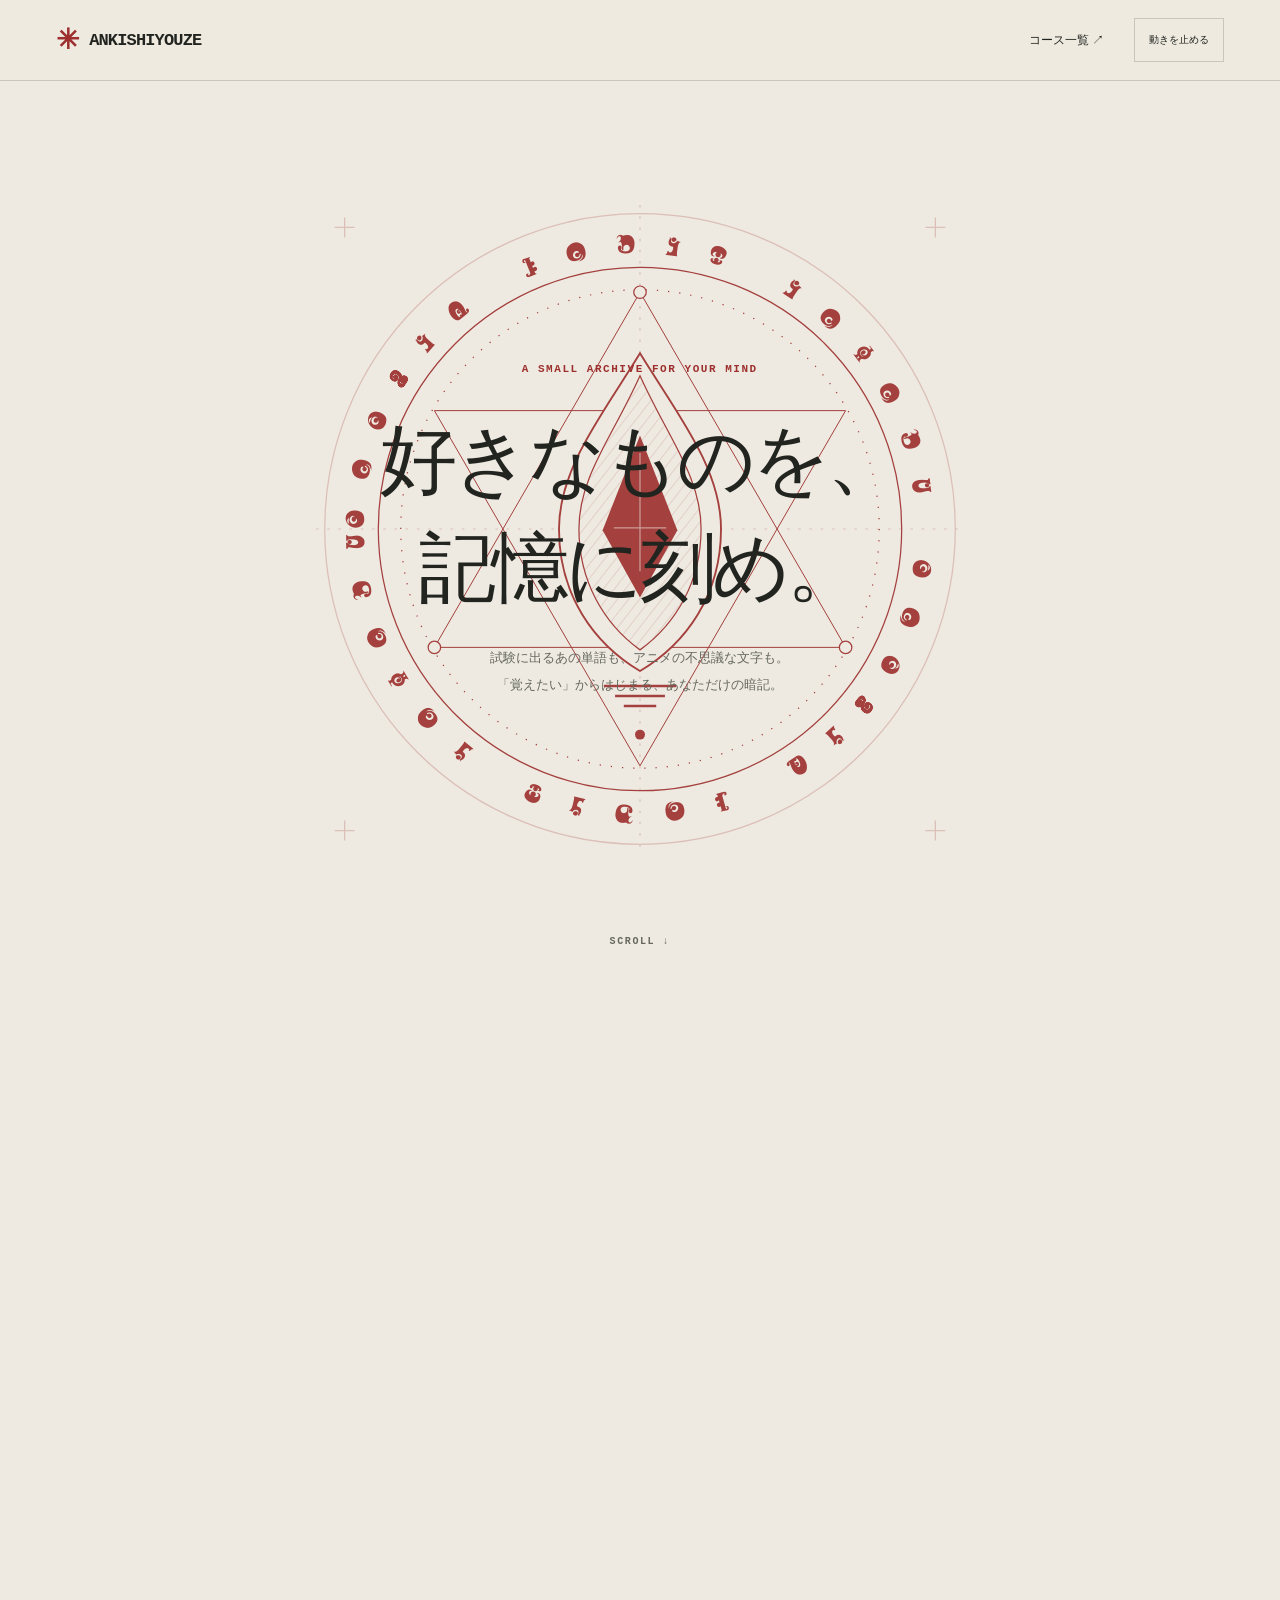
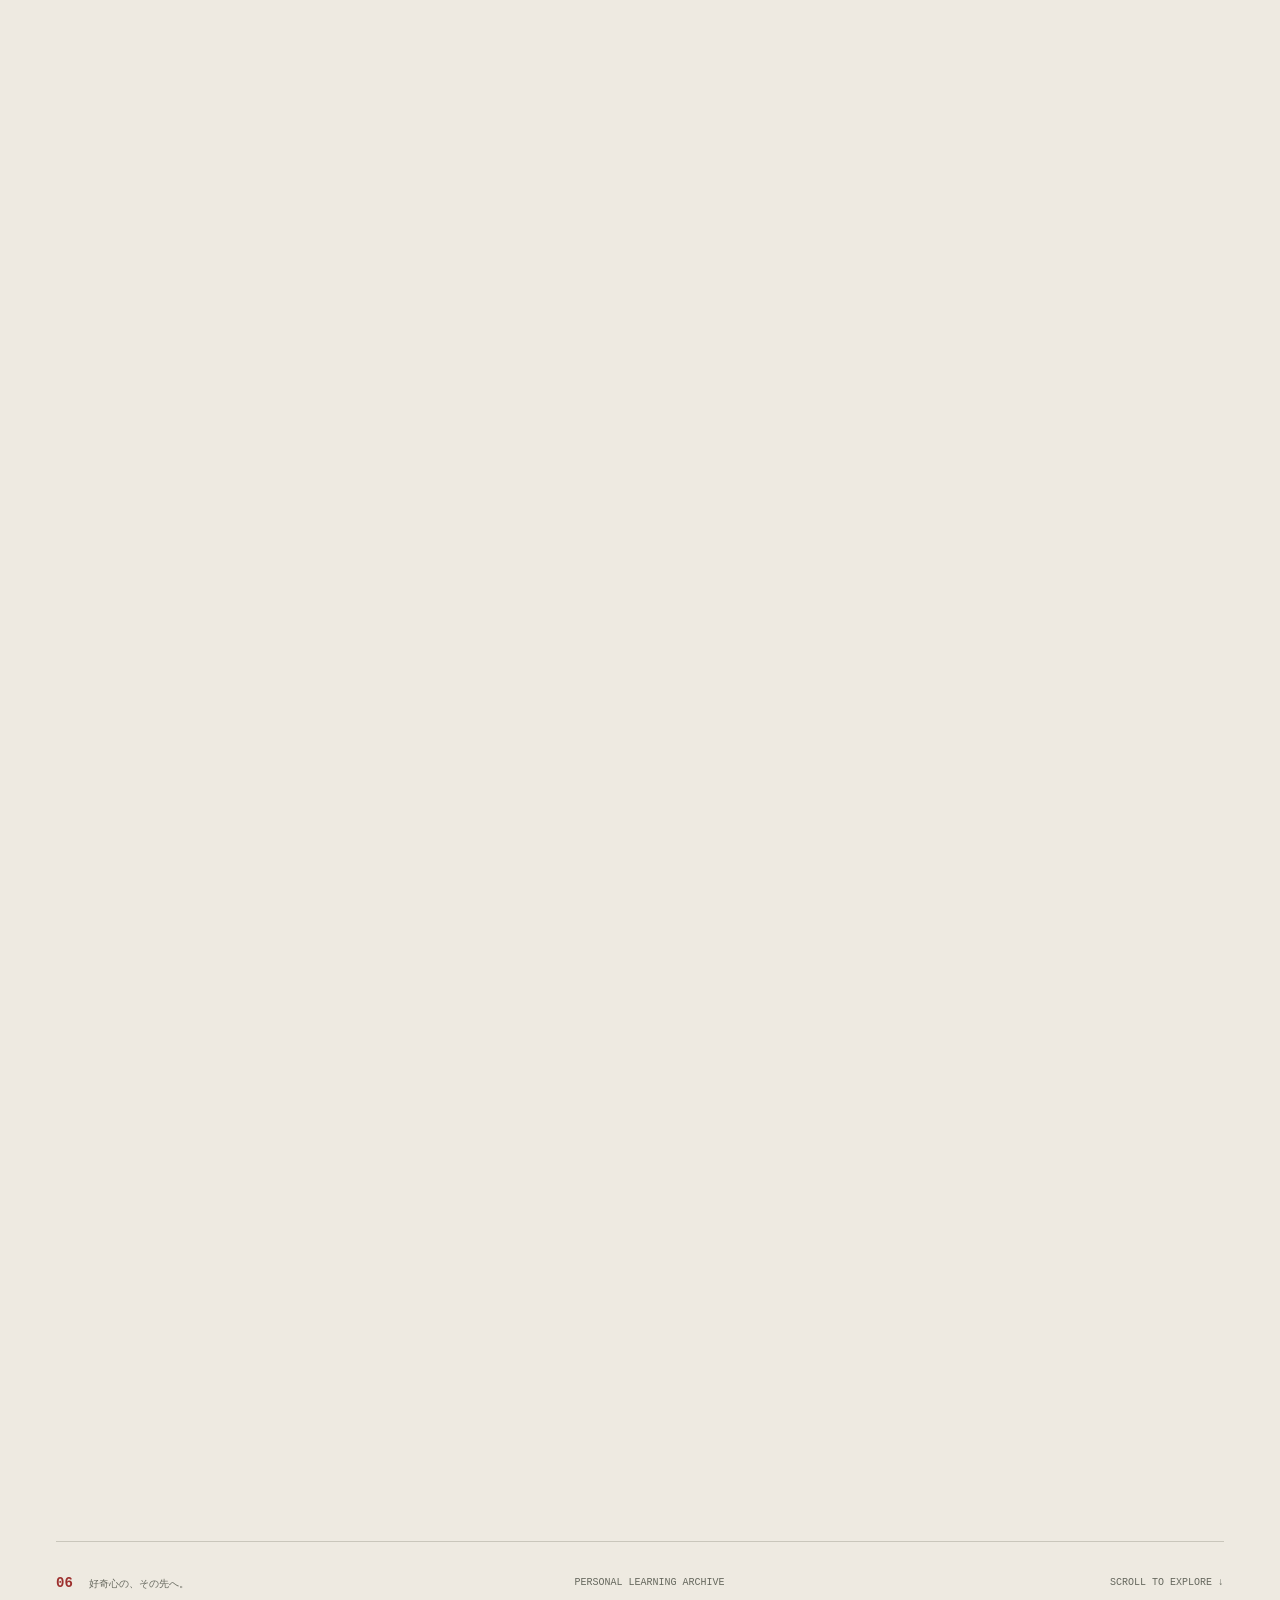
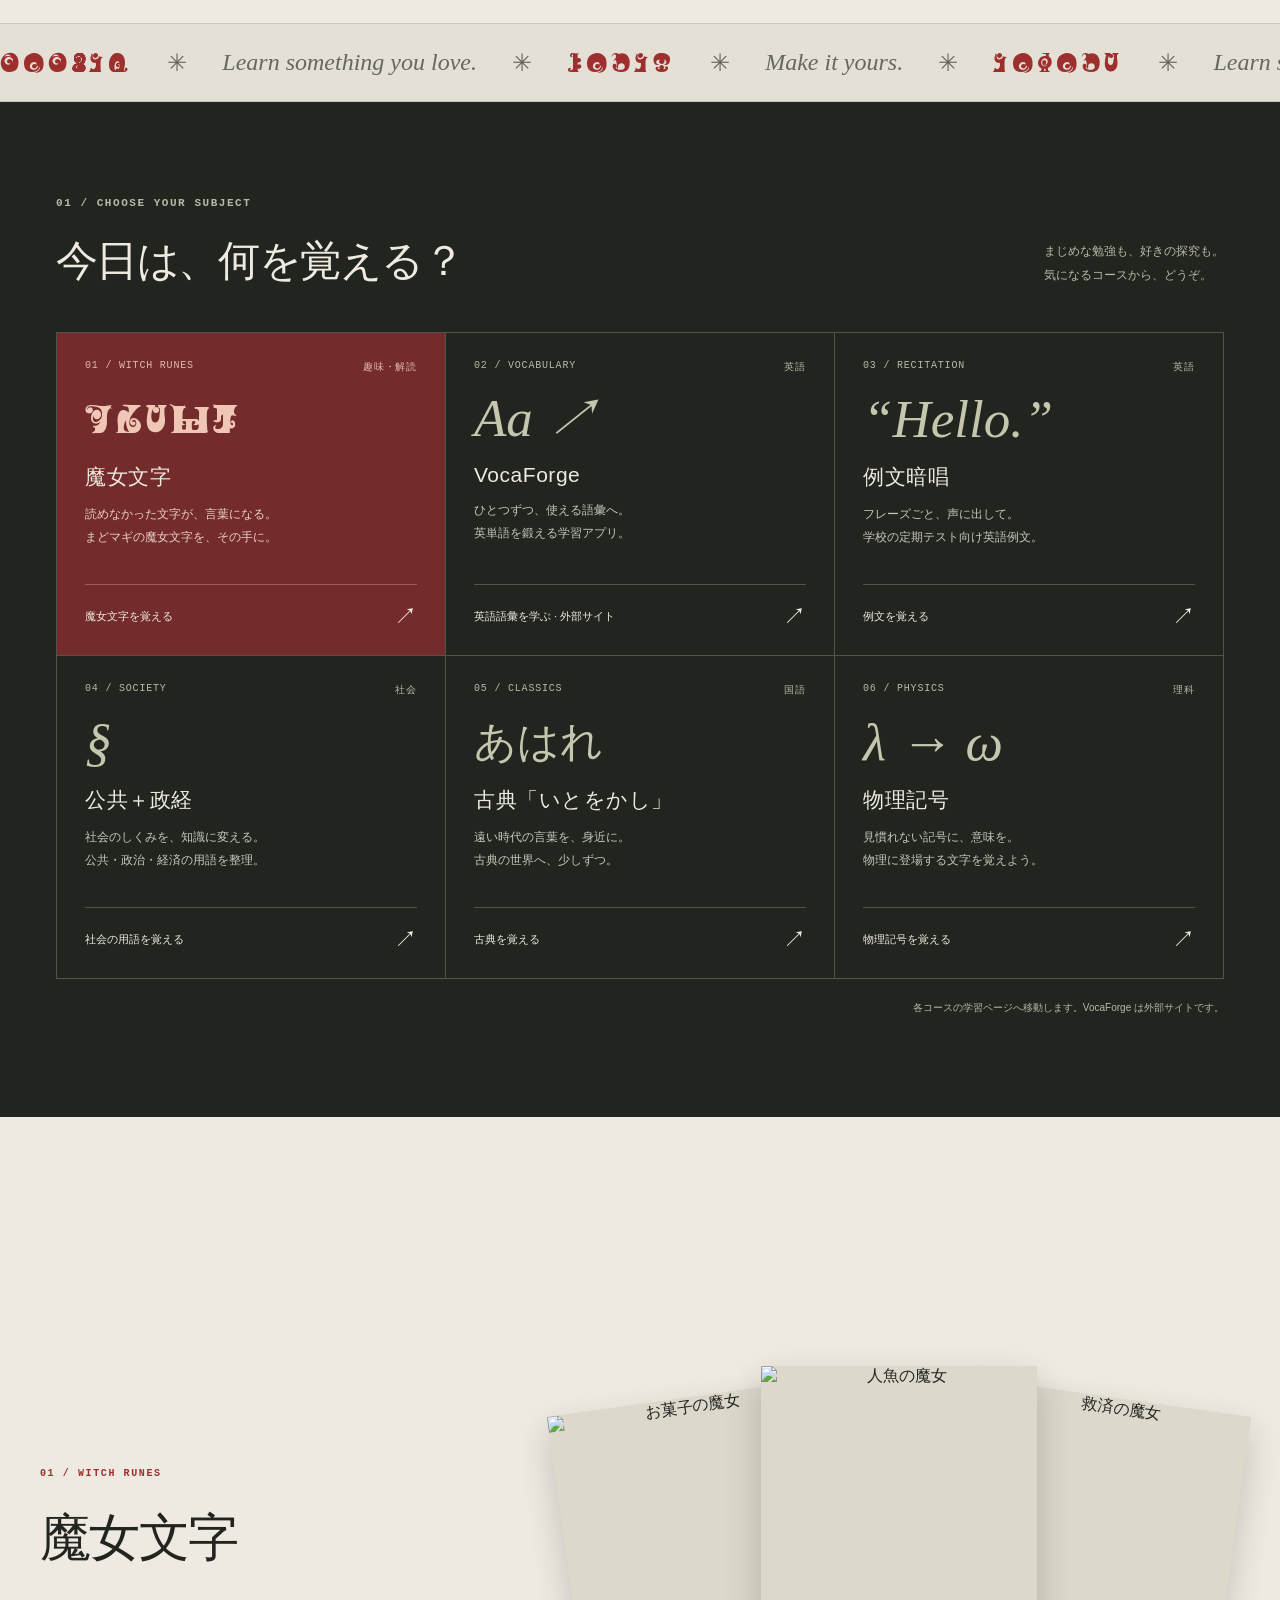
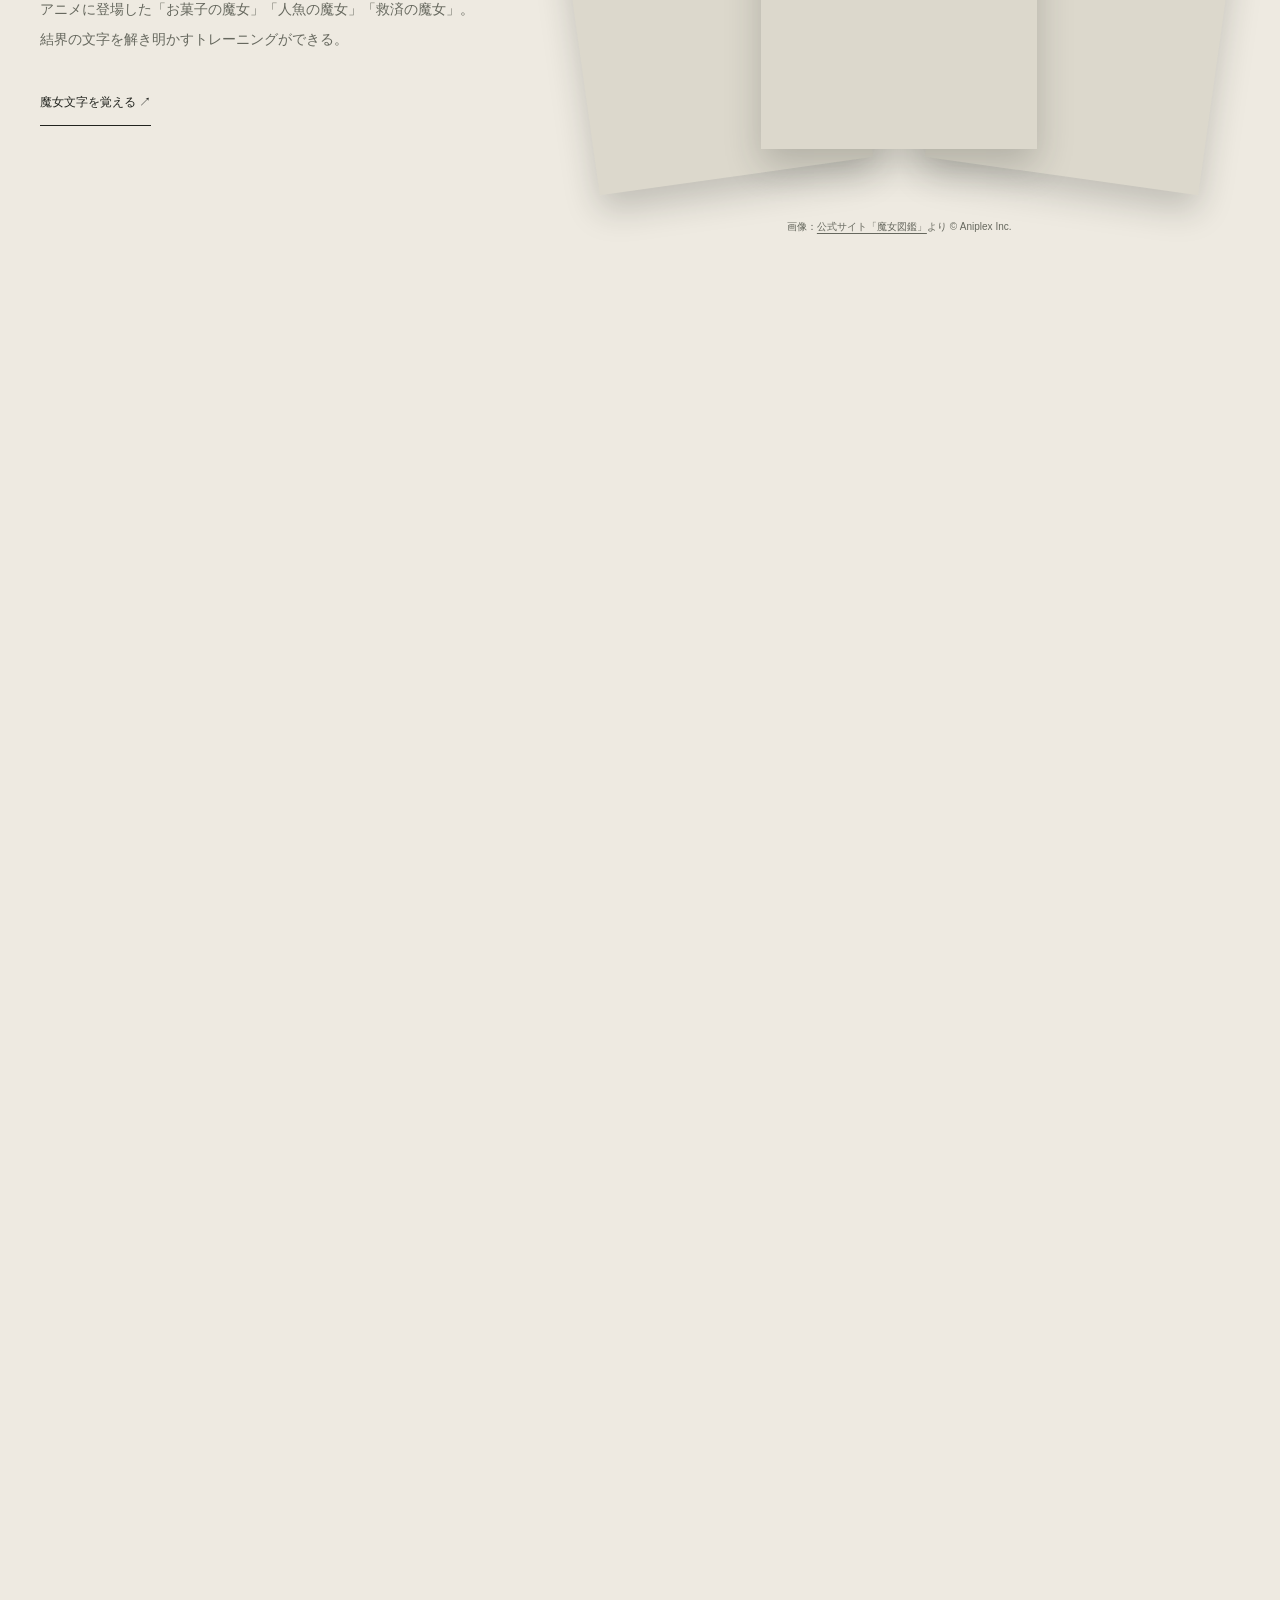
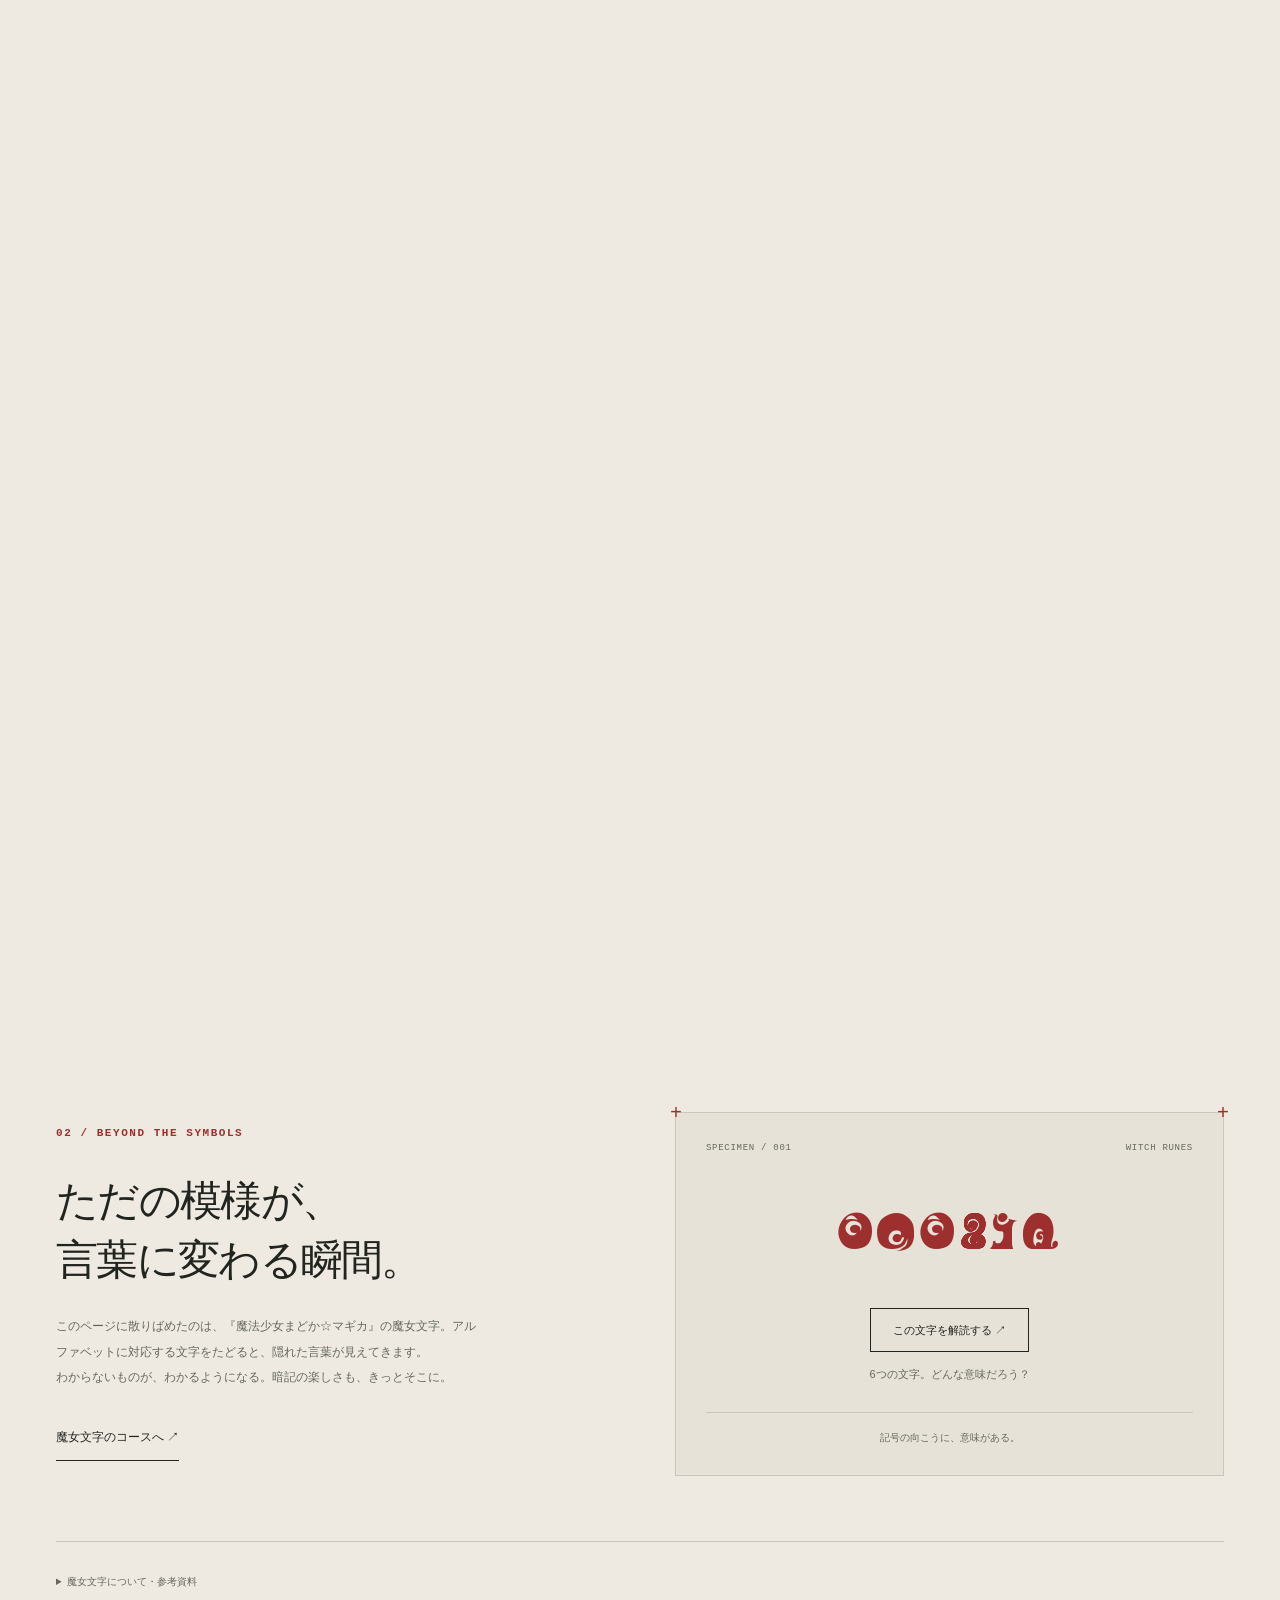
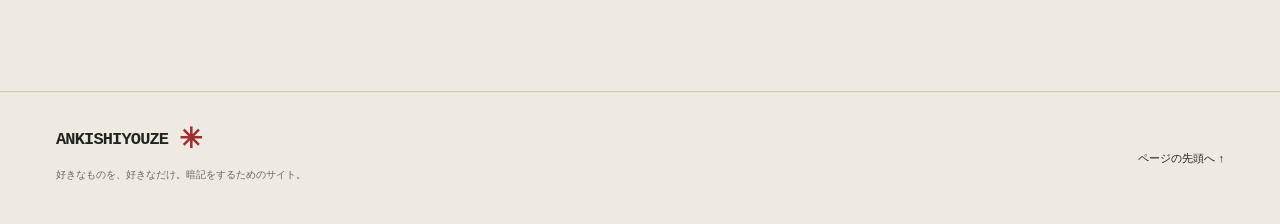
==== commit b08adbb0: "Update index.html" ====
--- a/index.html
+++ b/index.html
@@ -196,7 +196,7 @@
           <div class="stage-copy" id="stage-copy">
             <p class="eyebrow">A SMALL ARCHIVE FOR YOUR MIND</p>
             <h1 id="hero-title">好きなものを、<br>記憶に刻め。</h1>
-            <p class="intro">試験に出るあの単語も、異世界の不思議な文字も。<br>「覚えたい」からはじまる、あなただけの暗記。</p>
+            <p class="intro">試験に出るあの単語も、アニメの不思議な文字も。<br>「覚えたい」からはじまる、あなただけの暗記。</p>
           </div>
         </div>
         <p class="stage-hint" id="stage-hint" aria-hidden="true">SCROLL ↓</p>
